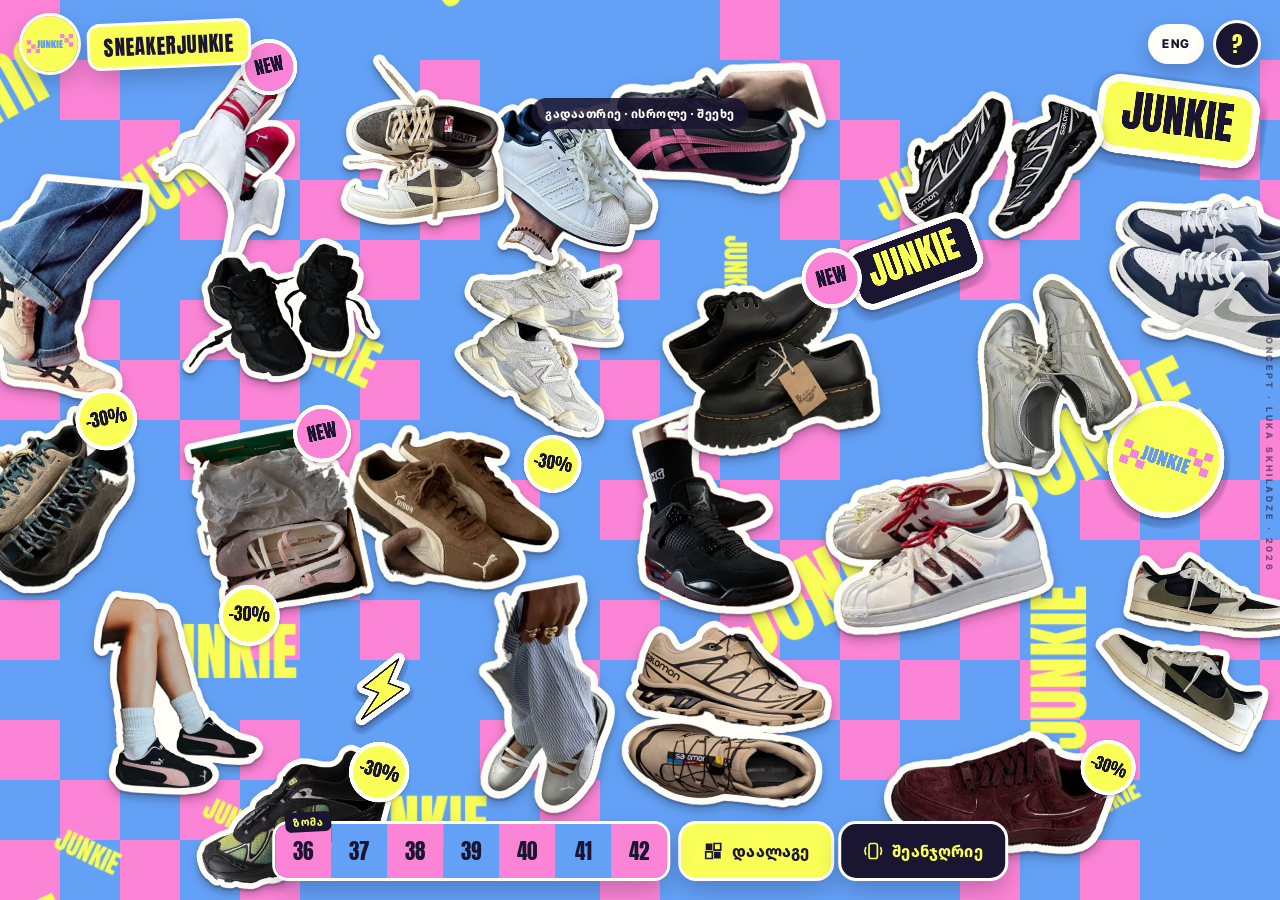
==== index.html @ 5787e2d8 "Sneakerjunkie concept site" ====
<!doctype html>
<html lang="ka">
<head>
<meta charset="utf-8">
<meta name="viewport" content="width=device-width, initial-scale=1, viewport-fit=cover">
<title>SNEAKERJUNKIE</title>
<meta name="description" content="Sneakerjunkie — ამ მაღაზიაში ნელ-ნელა ყველაფერს შეხვდები. მიწოდება საქართველოს ნებისმიერ წერტილში ელვის სისწრაფით.">
<meta name="robots" content="noindex, nofollow">
<meta name="theme-color" content="#63a1f7">
<meta property="og:type" content="website">
<meta property="og:url" content="https://akultange.github.io/sneakerjunkie/">
<meta property="og:title" content="SNEAKERJUNKIE">
<meta property="og:description" content="ამ მაღაზიაში ნელ-ნელა ყველაფერს შეხვდები 🎡 მიწოდება ელვის ⚡ სისწრაფით">
<meta property="og:image" content="https://akultange.github.io/sneakerjunkie/og.jpg">
<meta property="og:image:width" content="1200">
<meta property="og:image:height" content="630">
<meta name="twitter:card" content="summary_large_image">
<link rel="icon" href="assets/brand/junkie-badge.svg" type="image/svg+xml">
<link rel="apple-touch-icon" href="apple-touch-icon.png">
<link rel="preload" href="assets/fonts/anton.woff2" as="font" type="font/woff2" crossorigin>
<link rel="preload" href="assets/fonts/geo-georgian.woff2" as="font" type="font/woff2" crossorigin>
<link rel="preload" href="assets/data/catalog.json" as="fetch" crossorigin>
<link rel="stylesheet" href="src/style.css">
</head>
<body class="is-loading">

<canvas id="board" aria-hidden="true"></canvas>
<div id="board-fallback" aria-hidden="true"><img id="ph" alt=""></div>
<div id="photo-hit" aria-hidden="true"></div>

<section id="sheet" role="dialog" aria-labelledby="sh-model" aria-hidden="true">
  <div class="sh-stk" aria-hidden="true"></div>
  <div class="sh-in">
    <div class="sh-head">
      <p class="sh-brand" id="sh-brand"></p>
      <h2 class="sh-model" id="sh-model"></h2>
      <p class="sh-color" id="sh-color"></p>
    </div>
    <div class="sh-price" id="sh-price"></div>
    <div class="sh-sizes-h"><span data-t="size">ზომა</span><span class="sh-eu">EU</span></div>
    <div class="sh-sizes" id="sh-sizes" role="radiogroup" aria-labelledby="sh-model"></div>
    <div class="sh-cta">
      <button class="sh-nav" id="sh-prev" type="button" aria-label="წინა" data-tl="prev"><svg viewBox="0 0 24 24" width="22" height="22"><path d="M15 5 8 12l7 7" fill="none" stroke="currentColor" stroke-width="2.6" stroke-linecap="round" stroke-linejoin="round"/></svg></button>
      <a class="sh-order" id="sh-order" href="https://m.me/61578929663578" target="_blank" rel="noopener"><span class="o-main" data-t="order">შეუკვეთე</span><span class="o-sub" data-t="orderSub">Messenger-ში</span><svg viewBox="0 0 40 64" width="16" height="25" aria-hidden="true"><path d="M24 2 4 36h14l-6 26 24-38H22z" fill="currentColor"/></svg></a>
      <button class="sh-nav pink" id="sh-next" type="button" aria-label="შემდეგი" data-tl="next"><svg viewBox="0 0 24 24" width="22" height="22"><path d="M9 5l7 7-7 7" fill="none" stroke="currentColor" stroke-width="2.6" stroke-linecap="round" stroke-linejoin="round"/></svg></button>
    </div>
    <p class="sh-note"><span aria-hidden="true">🚤</span> <span data-t="delivery">მიწოდება საქართველოს ნებისმიერ წერტილში ელვის ⚡ სისწრაფით</span></p>
  </div>
</section>

<canvas id="pile" role="img" aria-label="Sneakerjunkie — სნიკერების გროვა"></canvas>

<div id="grid" aria-hidden="true">
  <div id="grid-in"></div>
</div>

<header class="hdr">
  <button class="logo" id="logo" type="button" aria-label="Sneakerjunkie"><img src="assets/brand/junkie-badge.svg" alt="" width="48" height="48"></button>
  <span class="name" id="name">SNEAKERJUNKIE</span>
  <span class="count" id="count" aria-live="polite"></span>
  <span class="sp"></span>
  <button class="pill" id="lang" type="button" lang="en">ENG</button>
  <button class="round" id="info" type="button" aria-label="ჩვენ შესახებ" data-tl="about"><span aria-hidden="true">?</span></button>
  <button class="round" id="close" type="button" aria-label="დახურვა" data-tl="close"><svg viewBox="0 0 24 24" width="18" height="18"><path d="M6 6l12 12M18 6 6 18" stroke="currentColor" stroke-width="2.8" stroke-linecap="round"/></svg></button>
</header>

<nav class="dock" id="dock" aria-label="ფილტრი">
  <div class="sizes" id="sizes" role="group">
    <span class="lbl" data-t="size">ზომა</span>
  </div>
  <div class="acts">
    <button class="btn lemon" id="sort" type="button"><svg viewBox="0 0 24 24" width="20" height="20" aria-hidden="true"><path d="M3 3h8v8H3zM13 13h8v8h-8z" fill="currentColor"/><path d="M13 3h8v8h-8zM3 13h8v8H3z" fill="none" stroke="currentColor" stroke-width="2"/></svg><span data-t="sort">დაალაგე</span></button>
    <button class="btn ink" id="shake" type="button"><svg viewBox="0 0 24 24" width="20" height="20" aria-hidden="true"><rect x="7" y="3" width="10" height="18" rx="2.5" fill="none" stroke="currentColor" stroke-width="2"/><path d="M3 8c-1.3 2.6-1.3 5.4 0 8M21 8c1.3 2.6 1.3 5.4 0 8" fill="none" stroke="currentColor" stroke-width="2" stroke-linecap="round"/></svg><span data-t="shake">შეანჯღრიე</span></button>
  </div>
</nav>

<div id="thumbs"></div>
<div id="peek" aria-hidden="true"></div>
<div id="hint" aria-hidden="true"></div>
<div id="toast" role="status" aria-live="polite"></div>
<p class="edge" aria-hidden="true">CONCEPT · LUKA SKHILADZE · 2026</p>

<div id="about" role="dialog" aria-modal="true" aria-labelledby="about-t" aria-hidden="true">
  <div class="about-card">
    <button class="round about-x" id="about-x" type="button" aria-label="დახურვა" data-tl="close"><svg viewBox="0 0 24 24" width="18" height="18"><path d="M6 6l12 12M18 6 6 18" stroke="currentColor" stroke-width="2.8" stroke-linecap="round"/></svg></button>
    <img class="about-badge" src="assets/brand/junkie-badge.svg" alt="" width="92" height="92">
    <h2 id="about-t">SNEAKERJUNKIE</h2>
    <ul class="bio">
      <li><span aria-hidden="true">🎡</span><span data-t="bio0">ამ მაღაზიაში ნელ-ნელა ყველაფერს შეხვდები</span></li>
      <li><span aria-hidden="true">⛱️</span><span data-t="bio1">ჩვენთან მუდამ ექსკლუზივებია</span></li>
      <li><span aria-hidden="true">🚤</span><span data-t="delivery">მიწოდება საქართველოს ნებისმიერ წერტილში ელვის ⚡ სისწრაფით</span></li>
    </ul>
    <div class="about-cta">
      <a class="btn ink" id="about-msg" href="https://m.me/61578929663578" target="_blank" rel="noopener"><span data-t="write">მოგვწერე</span></a>
      <a class="btn cream" href="https://www.facebook.com/profile.php?id=61578929663578" target="_blank" rel="noopener">Facebook</a>
    </div>
    <p class="demo" data-t="demo">ეს არის Sneakerjunkie-ს საიტის კონცეფცია. ფოტოები მათი Facebook გვერდიდანაა, ფასები და ზომები სადემონსტრაციოა.</p>
    <p class="credit" data-t="credit">კონცეფცია და დიზაინი: Luka Skhiladze</p>
  </div>
</div>

<nav class="sr-only" id="list" aria-label="წყვილები"></nav>

<div id="loader" aria-hidden="true">
  <img src="assets/brand/junkie-badge.svg" alt="" width="112" height="112">
  <div class="ld-bar"><i></i></div>
</div>

<noscript><p class="nojs">Sneakerjunkie — <a href="https://www.facebook.com/profile.php?id=61578929663578">Facebook</a></p></noscript>
<script type="module" src="src/app.js"></script>
</body>
</html>
---- src/style.css ----
@font-face{font-family:Anton;src:url(../assets/fonts/anton.woff2) format("woff2");font-display:block}@font-face{font-family:Geo;src:url(../assets/fonts/geo-georgian.woff2) format("woff2-variations"),url(../assets/fonts/geo-georgian.woff2) format("woff2");font-weight:100 900;font-stretch:62.5% 100%;unicode-range:U+10A0-10FF,U+1C90-1CBF,U+2D00-2D2F;font-display:swap}@font-face{font-family:Geo;src:url(../assets/fonts/geo-latin.woff2) format("woff2-variations"),url(../assets/fonts/geo-latin.woff2) format("woff2");font-weight:100 900;font-stretch:62.5% 100%;unicode-range:U+0000-00FF,U+2013-2014,U+2018-201E,U+2022,U+2026;font-display:swap}@font-face{font-family:Lari;src:url(../assets/fonts/geo-latin-ext.woff2) format("woff2-variations"),url(../assets/fonts/geo-latin-ext.woff2) format("woff2");font-weight:100 900;font-stretch:62.5% 100%;unicode-range:U+20BE;font-display:block}@font-face{font-family:IT;src:url(../assets/fonts/it-500.woff2) format("woff2");font-weight:500;font-display:swap}@font-face{font-family:IT;src:url(../assets/fonts/it-700.woff2) format("woff2");font-weight:700;font-display:swap}@font-face{font-family:IT;src:url(../assets/fonts/it-800.woff2) format("woff2");font-weight:800;font-display:swap}:root{--lemon: #f9ff57;--blue: #63a1f7;--pink: #fb84d6;--ink: #1a1530;--cream: #fffef8;--disp: "Anton", "Lari", "Geo", sans-serif;--ui: "IT", "Lari", "Geo", system-ui, -apple-system, sans-serif;--ease: cubic-bezier(.2, .9, .1, 1);--spring: cubic-bezier(.3, 1.45, .45, 1);--lift: 0 0 0 3px var(--cream), 0 10px 24px rgba(26, 21, 48, .28);--sheet-h: 360px;--top: env(safe-area-inset-top, 0px);--bot: env(safe-area-inset-bottom, 0px)}*{box-sizing:border-box}html,body{margin:0;height:100%;overflow:hidden;overscroll-behavior:none;background:var(--ink)}body{font-family:var(--ui);color:var(--ink);-webkit-font-smoothing:antialiased;-moz-osx-font-smoothing:grayscale;font-synthesis:none;text-rendering:optimizeLegibility;-webkit-tap-highlight-color:transparent;touch-action:manipulation;user-select:none;-webkit-user-select:none;-webkit-touch-callout:none}button{font:inherit;color:inherit;border:0;background:none;padding:0;cursor:pointer;touch-action:manipulation}a{color:inherit}:focus{outline:none}:focus-visible{outline:3px solid var(--ink);outline-offset:3px}.sr-only:not(:focus-within){position:absolute;width:1px;height:1px;overflow:hidden;clip:rect(0 0 0 0);white-space:nowrap}.sr-only:focus-within{position:fixed;z-index:40;left:12px;top:80px;display:flex;flex-direction:column;gap:4px;background:var(--lemon);padding:12px;border-radius:14px;max-height:70vh;overflow:auto}:lang(ka) .geo-h{font-stretch:80%}#board,#pile{position:fixed;inset:0;width:100%;height:100%;display:block}#board{z-index:0}#board-fallback{display:none}#photo-hit{position:fixed;inset:0;z-index:2;display:none;touch-action:none}#sheet{z-index:4}#pile{z-index:5;touch-action:none}#grid{z-index:6}.hdr,.dock,#thumbs,.edge{z-index:8}#peek{z-index:9}#hint,#toast{z-index:12}#about{z-index:20}#loader{z-index:30}.is-product #pile{pointer-events:none}.is-product #photo-hit{display:block}.hdr{position:fixed;top:0;left:0;right:0;display:flex;align-items:center;gap:10px;padding:calc(10px + var(--top)) max(16px,env(safe-area-inset-right,0px)) 8px max(16px,env(safe-area-inset-left,0px));pointer-events:none;transition:transform .7s var(--ease),opacity .4s}.hdr>*{pointer-events:auto}.logo{width:48px;height:48px;border-radius:50%;flex:none;box-shadow:var(--lift);transition:transform .5s var(--spring)}.logo img{display:block;width:100%;height:100%;border-radius:50%}.logo:active{transform:scale(.92) rotate(-8deg)}.name,.count{font:400 17px/1 var(--disp);letter-spacing:.03em;background:var(--lemon);color:var(--ink);padding:9px 11px 8px;border-radius:10px;box-shadow:var(--lift);transform:rotate(-2.5deg);white-space:nowrap}.count{display:none;background:var(--ink);color:var(--lemon);font-size:19px;padding:8px 11px 7px}.count small{font-size:.7em;opacity:.7}.hdr .sp{flex:1}.pill{height:40px;padding:0 14px;border-radius:99px;background:var(--cream);color:var(--ink);font:800 12px/1 var(--ui);letter-spacing:.1em;box-shadow:0 8px 20px #1a153040}.round{width:42px;height:42px;border-radius:50%;flex:none;display:grid;place-items:center;background:var(--ink);color:var(--lemon);font:400 21px/1 var(--disp);box-shadow:var(--lift);transition:transform .4s var(--spring)}.round:active{transform:scale(.9)}#close{display:none;background:var(--cream);color:var(--ink)}.is-product #close{display:grid}.is-product #info,.is-product .name{display:none}.is-product .count{display:block}.dock{position:fixed;left:max(16px,env(safe-area-inset-left,0px));right:max(16px,env(safe-area-inset-right,0px));bottom:calc(12px + var(--bot));display:flex;flex-direction:column;gap:10px;transition:transform .6s var(--ease),opacity .3s}.sizes{position:relative;display:flex;border-radius:13px;box-shadow:var(--lift)}.sizes .lbl{position:absolute;left:10px;top:-12px;z-index:1;font:800 11px/1 var(--ui);font-stretch:85%;letter-spacing:.04em;background:var(--ink);color:var(--lemon);padding:5px 8px 4px;border-radius:6px;transform:rotate(-3deg);pointer-events:none}.sizes button{flex:1;height:46px;position:relative;font:400 19px/1 var(--disp);color:var(--ink);background:var(--pink);transition:background-color .25s,color .25s,transform .35s var(--spring)}.sizes button:nth-of-type(2n){background:var(--blue)}.sizes button:first-of-type{border-radius:13px 0 0 13px}.sizes button:last-of-type{border-radius:0 13px 13px 0}.sizes button[aria-pressed=true]{background:var(--ink);color:var(--lemon);transform:translateY(-3px) rotate(-3deg);border-radius:9px;z-index:1;box-shadow:0 0 0 3px var(--cream)}.sizes button.empty{color:#1a153061}.acts{display:grid;grid-template-columns:1fr 1fr;gap:10px}.btn{height:54px;border-radius:15px;display:flex;align-items:center;justify-content:center;gap:9px;font:800 16px/1 var(--ui);font-stretch:88%;letter-spacing:.01em;box-shadow:var(--lift);text-decoration:none;transition:transform .35s var(--spring)}.btn:active{transform:scale(.96)}.btn.lemon{background:var(--lemon);color:var(--ink)}.btn.ink{background:var(--ink);color:var(--lemon)}.btn.cream{background:var(--cream);color:var(--ink)}.btn svg{flex:none}.hdr>*{transition:opacity .5s,transform .7s var(--spring)}.is-loading .hdr>*{opacity:0;transform:translateY(-14px)}.is-loading .hdr>.logo{transform:none;transition:none}.hdr>:nth-child(2){transition-delay:.05s}.hdr>:nth-child(5){transition-delay:.12s}.hdr>:nth-child(6){transition-delay:.18s}.is-loading .dock{transform:translateY(160%)}.is-product .dock{transform:translateY(170%);pointer-events:none}#grid{position:fixed;inset:0;overflow-x:hidden;overflow-y:auto;overscroll-behavior:contain;-webkit-overflow-scrolling:touch;visibility:hidden;pointer-events:none}.is-grid #grid{visibility:visible;pointer-events:auto}.is-grid.is-product #grid{pointer-events:none}#grid-in{position:relative;transition:opacity .35s}.is-product #grid-in{opacity:0}.slot{position:absolute;display:block;text-decoration:none;-webkit-touch-callout:none}.slot:focus-visible{outline:3px solid var(--ink);outline-offset:-6px;border-radius:18px}.tag{position:absolute;left:10px;bottom:10px;max-width:calc(100% - 20px);background:var(--ink);color:var(--cream);border-radius:10px;padding:7px 9px 6px;box-shadow:0 0 0 2.5px var(--cream),0 8px 18px #1a15304d;transform:translateY(8px) rotate(-2deg);opacity:0;transition:opacity .35s,transform .5s var(--spring)}.is-grid .slot .tag{opacity:1;transform:rotate(-2deg)}.is-product .slot .tag{opacity:0}.tag b{display:block;font:400 14px/1.05 var(--disp);letter-spacing:.03em;text-transform:uppercase;white-space:nowrap;overflow:hidden;text-overflow:ellipsis}.tag span{display:flex;align-items:baseline;gap:6px;margin-top:3px}.tag i{font:400 20px/1 var(--disp);font-style:normal;color:var(--lemon)}.tag s{font:700 11px/1 var(--ui);opacity:.55}.tag em{font:400 12px/1 var(--disp);font-style:normal;background:var(--pink);color:var(--ink);padding:3px 5px 2px;border-radius:5px}.grid-foot{position:absolute;left:12px;right:12px;background:var(--ink);color:var(--cream);border-radius:22px;padding:22px 20px 20px;box-shadow:0 0 0 3px var(--cream)}.grid-foot h3{margin:0 0 10px;font:400 30px/1 var(--disp);color:var(--lemon);letter-spacing:.02em}.grid-foot p{margin:6px 0 0;font:500 14px/1.45 var(--ui)}.grid-foot .demo,.about-card .demo{opacity:.6;font-size:12px;margin-top:14px}#sheet{position:fixed;left:0;right:0;bottom:0;background:var(--lemon);border-radius:26px 26px 0 0;padding:18px max(16px,env(safe-area-inset-right,0px)) calc(14px + var(--bot)) max(16px,env(safe-area-inset-left,0px));box-shadow:0 -2px 0 3px var(--cream),0 -18px 50px #1a15304d;transform:translateY(calc(100% + 40px));transition:transform .6s var(--ease);visibility:hidden}.is-product #sheet{transform:none;visibility:visible}.sh-stk{position:absolute;right:4px;top:-96px;width:50%;height:168px;pointer-events:none}.sh-in{position:relative}.sh-head{padding-right:46%;min-height:66px}.sh-brand{margin:0;font:800 11px/1 var(--ui);letter-spacing:.16em;text-transform:uppercase;opacity:.7}.sh-model{margin:5px 0 0;font:400 38px/.92 var(--disp);letter-spacing:.01em;text-transform:uppercase;overflow:hidden}.sh-model .w{white-space:nowrap}.sh-color{margin:6px 0 0;font:700 14px/1.2 var(--ui);font-stretch:90%}.sh-price{display:flex;align-items:center;gap:10px;margin-top:10px;flex-wrap:wrap}.sh-price b{font:400 42px/1 var(--disp);font-weight:400}.sh-price s{font:700 16px/1 var(--ui);opacity:.5}.sh-price em{font:400 17px/1 var(--disp);font-style:normal;background:var(--pink);padding:6px 8px 5px;border-radius:8px;box-shadow:0 0 0 2.5px var(--cream);transform:rotate(-4deg)}.sh-price .t{font:800 11px/1 var(--ui);letter-spacing:.08em;text-transform:uppercase;background:var(--ink);color:var(--lemon);padding:6px 8px 5px;border-radius:7px}.sh-sizes-h{display:flex;justify-content:space-between;margin:14px 2px 6px;font:800 12px/1 var(--ui);letter-spacing:.06em}.sh-eu{opacity:.5}.sh-sizes{display:grid;grid-auto-flow:column;grid-auto-columns:1fr;border-radius:12px;box-shadow:inset 0 0 0 2.5px var(--ink);overflow:hidden}.sh-sizes button{height:46px;font:400 19px/1 var(--disp);color:var(--ink);background:var(--pink);box-shadow:inset 0 0 0 1.25px var(--ink);transition:background-color .2s,color .2s}.sh-sizes button:nth-child(2n){background:var(--blue)}.sh-sizes button[aria-checked=true]{background:var(--ink);color:var(--lemon)}.sh-sizes button:disabled{cursor:not-allowed;color:#1a153059;text-decoration:line-through;background:repeating-linear-gradient(135deg,rgba(26,21,48,.13) 0 3px,transparent 3px 8px),#e9eefb}.sh-sizes.nudge{animation:nudge .5s}@keyframes nudge{20%,60%{transform:translate(-7px)}40%,80%{transform:translate(7px)}}.sh-cta{display:flex;gap:8px;margin-top:12px}.sh-order{flex:1;height:58px;border-radius:15px;text-decoration:none;display:flex;align-items:center;justify-content:center;gap:10px;background:var(--ink);color:var(--lemon);transition:transform .35s var(--spring)}.sh-order:active{transform:scale(.97)}.o-main{font:800 18px/1 var(--ui);font-stretch:85%}.o-sub{font:700 11px/1 var(--ui);opacity:.65;letter-spacing:.02em}.sh-nav{width:58px;height:58px;border-radius:15px;flex:none;display:grid;place-items:center;background:var(--cream);color:var(--ink);box-shadow:inset 0 0 0 2.5px var(--ink);transition:transform .35s var(--spring)}.sh-nav.pink{background:var(--pink)}.sh-nav:active{transform:scale(.92)}.sh-note{margin:12px 2px 0;font:700 12px/1.35 var(--ui);font-stretch:90%;opacity:.8}#thumbs{position:fixed;left:max(16px,env(safe-area-inset-left,0px));bottom:calc(var(--sheet-h) + 14px);display:flex;gap:8px;opacity:0;pointer-events:none;transition:opacity .3s}.is-product #thumbs{opacity:1;pointer-events:auto;transition-delay:.35s}.th{width:50px;height:50px;border-radius:12px;background-size:cover;background-position:center;box-shadow:0 0 0 3px var(--cream),0 6px 14px #1a15304d;transition:transform .35s var(--spring)}.th.on{box-shadow:0 0 0 3px var(--lemon),0 0 0 6px var(--ink),0 6px 14px #1a15304d;transform:rotate(-4deg)}#peek{position:fixed;left:0;top:0;pointer-events:none;background:var(--ink);color:var(--cream);padding:9px 11px 8px;border-radius:12px;box-shadow:0 0 0 2.5px var(--cream),0 12px 26px #1a153059;opacity:0;transition:opacity .18s;white-space:nowrap}#peek.on{opacity:1}#peek b{display:block;font:400 15px/1 var(--disp);letter-spacing:.03em;text-transform:uppercase}#peek span{display:flex;align-items:baseline;gap:6px;margin-top:4px}#peek i{font:400 22px/1 var(--disp);font-style:normal;color:var(--lemon)}#peek s{font:700 11px/1 var(--ui);opacity:.55}#peek small{font:700 10px/1 var(--ui);letter-spacing:.06em;opacity:.7;margin-left:2px}#hint,#toast{position:fixed;left:50%;top:calc(74px + var(--top));transform:translate(-50%,-8px);opacity:0;padding:10px 14px 9px;border-radius:99px;font:800 12px/1 var(--ui);font-stretch:90%;letter-spacing:.04em;white-space:nowrap;pointer-events:none;transition:opacity .3s,transform .5s var(--spring)}#hint{background:#1a1530db;color:var(--cream)}#toast{background:var(--ink);color:var(--lemon);box-shadow:0 0 0 2.5px var(--cream),0 12px 26px #1a15304d}#hint.on,#toast.on{opacity:1;transform:translate(-50%)}.edge{position:fixed;right:2px;top:50%;margin:0;transform:translateY(-50%);writing-mode:vertical-rl;font:800 8.5px/1 var(--ui);letter-spacing:.32em;color:#1a15308c;pointer-events:none}.is-loading .edge{opacity:0}#about{position:fixed;inset:0;display:flex;align-items:flex-end;justify-content:center;background:#1a153080;opacity:0;visibility:hidden;transition:opacity .35s,visibility 0s .35s}.is-about #about{opacity:1;visibility:visible;transition:opacity .35s}.about-card{position:relative;width:100%;max-width:520px;background:var(--lemon);border-radius:28px 28px 0 0;padding:26px 22px calc(22px + var(--bot));box-shadow:0 -2px 0 3px var(--cream);transform:translateY(105%);transition:transform .6s var(--ease);user-select:text;-webkit-user-select:text}.is-about .about-card{transform:none}.about-x{position:absolute;right:16px;top:16px}.about-badge{display:block;width:92px;height:92px;border-radius:50%;box-shadow:var(--lift);transform:rotate(-8deg)}.about-card h2{margin:18px 0 10px;font:400 46px/.9 var(--disp);letter-spacing:.01em}.bio{list-style:none;margin:0;padding:0;display:grid;gap:8px}.bio li{display:flex;gap:10px;align-items:baseline;font:700 16px/1.35 var(--ui);font-stretch:92%}.about-cta{display:grid;grid-template-columns:1fr 1fr;gap:10px;margin-top:20px}.credit{margin:6px 0 0;font:800 12px/1.3 var(--ui);letter-spacing:.02em}#loader{position:fixed;inset:0;background:var(--ink);display:flex;flex-direction:column;align-items:center;justify-content:center;gap:24px;transition:opacity .5s .1s,visibility 0s .6s}#loader img{width:112px;height:112px;border-radius:50%;animation:bob 1.1s var(--ease) infinite alternate}#loader.fly{background:transparent;transition:background-color .45s}#loader.fly .ld-bar{opacity:0;transition:opacity .2s}.ld-bar{width:132px;height:4px;border-radius:2px;background:#fffef824;overflow:hidden}.ld-bar i{display:block;height:100%;width:0;background:var(--lemon);transition:width .25s}#loader.done{display:none}@keyframes bob{0%{transform:translateY(-6px) rotate(-6deg)}to{transform:translateY(6px) rotate(6deg)}}.no-gl #board{display:none}.no-gl #board-fallback{display:block;position:fixed;inset:0;z-index:0;background-color:var(--blue);background-image:conic-gradient(var(--pink) 25%,transparent 0 50%,var(--pink) 0 75%,transparent 0);background-size:96px 96px}#ph{position:absolute;inset:0;width:100%;height:100%;object-fit:cover;opacity:0;transition:opacity .4s}.no-gl.is-product #ph{opacity:1}.nojs{position:fixed;inset:0;display:grid;place-items:center;color:var(--lemon);font:400 28px var(--disp)}@media (min-width: 760px){.hdr{padding:calc(16px + var(--top)) max(22px,env(safe-area-inset-right,0px)) 10px max(22px,env(safe-area-inset-left,0px));gap:12px}.logo{width:56px;height:56px}.name,.count{font-size:21px;padding:11px 14px 9px}.dock{left:50%;right:auto;bottom:calc(22px + var(--bot));transform:translate(-50%);flex-direction:row;align-items:center;gap:14px}.is-loading .dock,.is-product .dock{transform:translate(-50%,180%)}.sizes button{width:56px;height:54px;flex:none;font-size:21px}.acts{grid-template-columns:auto auto}.btn{padding:0 22px}.sizes button:hover:not([aria-pressed=true]){transform:translateY(-3px)}.btn:hover,.round:hover,.sh-nav:hover,.sh-order:hover{transform:translateY(-2px)}#sheet{left:auto;right:24px;top:calc(96px + var(--top));bottom:auto;width:430px;max-height:calc(100% - 120px - var(--top));border-radius:28px;padding:0 24px 22px;box-shadow:0 0 0 3px var(--cream),0 30px 70px #1a153059;transform:translate(calc(100% + 60px));display:flex;flex-direction:column;overflow:hidden auto}.sh-stk{position:relative;right:auto;top:auto;width:100%;height:clamp(170px,30vh,270px);flex:none}.sh-head{padding-right:0;min-height:0}.sh-model,.sh-price b{font-size:50px}#thumbs{left:28px;bottom:28px}.th{width:64px;height:64px}#hint,#toast{top:calc(98px + var(--top))}.grid-foot{left:50%;right:auto;width:min(640px,calc(100% - 48px));transform:translate(-50%)}#about{align-items:center}.about-card{border-radius:28px;box-shadow:0 0 0 3px var(--cream),0 30px 70px #1a153059;transform:translateY(40px) scale(.96);opacity:0;transition:transform .6s var(--ease),opacity .3s}.is-about .about-card{opacity:1}.edge{right:6px;font-size:9px}}@media (max-width: 359px){.name{display:none}.sizes button{font-size:17px}.btn{font-size:14px}.sh-model{font-size:32px}}@media (prefers-reduced-motion: reduce){*,*:before,*:after{transition-duration:.01ms!important;animation-duration:.01ms!important}}
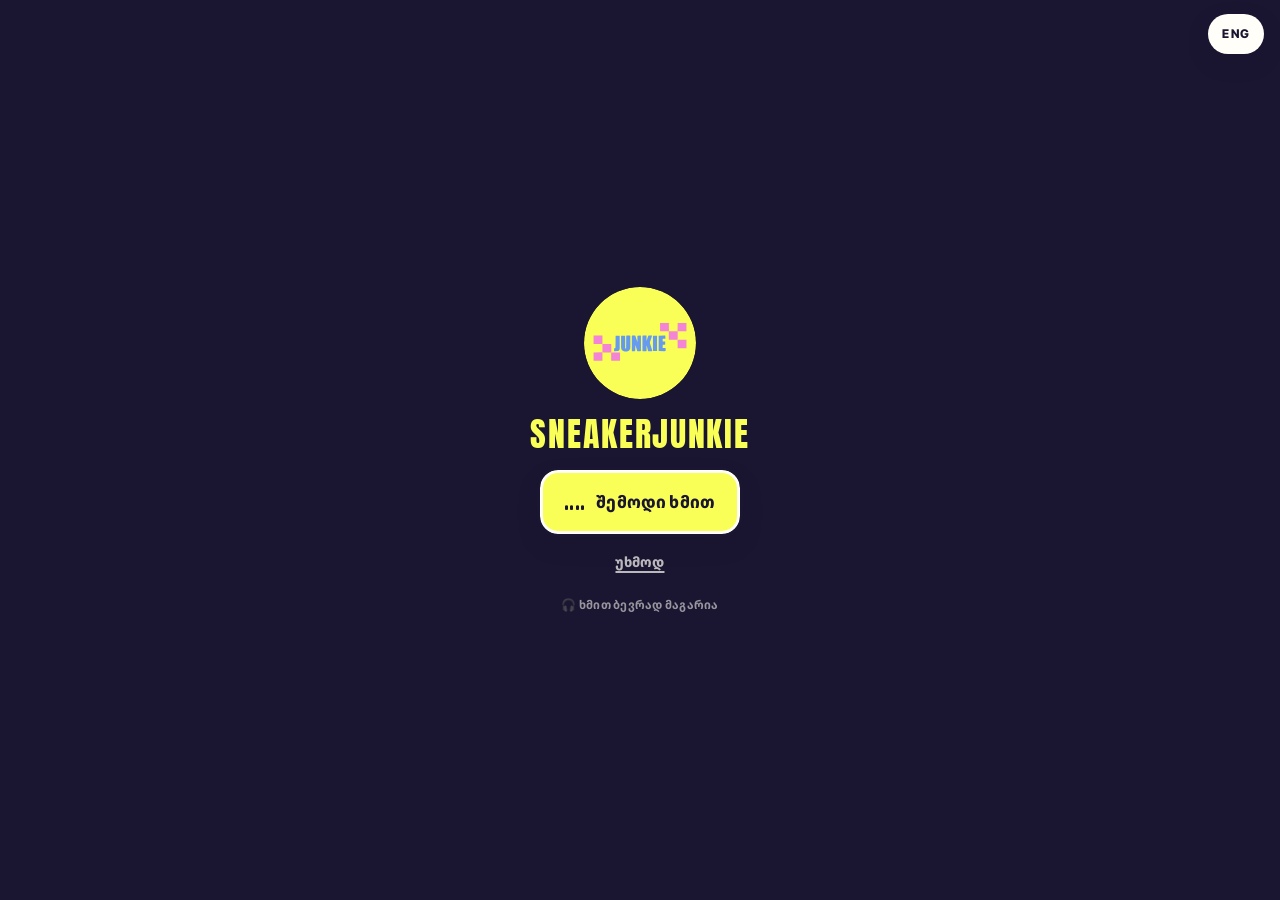
==== commit e1819e8e: "Add sound design, a tune-in entry and browser bars that match each view" ====
--- a/index.html
+++ b/index.html
@@ -6,7 +6,7 @@
 <title>SNEAKERJUNKIE</title>
 <meta name="description" content="Sneakerjunkie — ამ მაღაზიაში ნელ-ნელა ყველაფერს შეხვდები. მიწოდება საქართველოს ნებისმიერ წერტილში ელვის სისწრაფით.">
 <meta name="robots" content="noindex, nofollow">
-<meta name="theme-color" content="#63a1f7">
+<meta name="theme-color" content="#1a1530">
 <meta property="og:type" content="website">
 <meta property="og:url" content="https://akultange.github.io/sneakerjunkie/">
 <meta property="og:title" content="SNEAKERJUNKIE">
@@ -59,6 +59,7 @@
   <span class="name" id="name">SNEAKERJUNKIE</span>
   <span class="count" id="count" aria-live="polite"></span>
   <span class="sp"></span>
+  <button class="round snd" id="snd" type="button" aria-pressed="false" aria-label="ხმა" data-tl="sound"><span class="eqi" aria-hidden="true"><i></i><i></i><i></i><i></i></span></button>
   <button class="pill" id="lang" type="button" lang="en">ENG</button>
   <button class="round" id="info" type="button" aria-label="ჩვენ შესახებ" data-tl="about"><span aria-hidden="true">?</span></button>
   <button class="round" id="close" type="button" aria-label="დახურვა" data-tl="close"><svg viewBox="0 0 24 24" width="18" height="18"><path d="M6 6l12 12M18 6 6 18" stroke="currentColor" stroke-width="2.8" stroke-linecap="round"/></svg></button>
@@ -101,10 +102,20 @@
 
 <nav class="sr-only" id="list" aria-label="წყვილები"></nav>
 
-<div id="loader" aria-hidden="true">
+<div id="loader">
   <img src="assets/brand/junkie-badge.svg" alt="" width="112" height="112">
-  <div class="ld-bar"><i></i></div>
+  <div class="ld-bar" aria-hidden="true"><i></i></div>
+  <div class="gate" id="gate">
+    <p class="gate-name">SNEAKERJUNKIE</p>
+    <button class="btn lemon gate-on" id="enter-on" type="button"><span class="eqi" aria-hidden="true"><i></i><i></i><i></i><i></i></span><span data-t="enterOn">შემოდი ხმით</span></button>
+    <button class="gate-off" id="enter-off" type="button" data-t="enterOff">უხმოდ</button>
+    <p class="gate-cap"><span aria-hidden="true">🎧</span> <span data-t="enterCap">ხმით ბევრად მაგარია</span></p>
+  </div>
+  <button class="pill ld-lang" id="ld-lang" type="button" lang="en">ENG</button>
 </div>
+
+<i class="tint" id="tint-top" aria-hidden="true"></i>
+<i class="tint" id="tint-bot" aria-hidden="true"></i>
 
 <noscript><p class="nojs">Sneakerjunkie — <a href="https://www.facebook.com/profile.php?id=61578929663578">Facebook</a></p></noscript>
 <script type="module" src="src/app.js"></script>
--- a/src/style.css
+++ b/src/style.css
@@ -1 +1 @@
-@font-face{font-family:Anton;src:url(../assets/fonts/anton.woff2) format("woff2");font-display:block}@font-face{font-family:Geo;src:url(../assets/fonts/geo-georgian.woff2) format("woff2-variations"),url(../assets/fonts/geo-georgian.woff2) format("woff2");font-weight:100 900;font-stretch:62.5% 100%;unicode-range:U+10A0-10FF,U+1C90-1CBF,U+2D00-2D2F;font-display:swap}@font-face{font-family:Geo;src:url(../assets/fonts/geo-latin.woff2) format("woff2-variations"),url(../assets/fonts/geo-latin.woff2) format("woff2");font-weight:100 900;font-stretch:62.5% 100%;unicode-range:U+0000-00FF,U+2013-2014,U+2018-201E,U+2022,U+2026;font-display:swap}@font-face{font-family:Lari;src:url(../assets/fonts/geo-latin-ext.woff2) format("woff2-variations"),url(../assets/fonts/geo-latin-ext.woff2) format("woff2");font-weight:100 900;font-stretch:62.5% 100%;unicode-range:U+20BE;font-display:block}@font-face{font-family:IT;src:url(../assets/fonts/it-500.woff2) format("woff2");font-weight:500;font-display:swap}@font-face{font-family:IT;src:url(../assets/fonts/it-700.woff2) format("woff2");font-weight:700;font-display:swap}@font-face{font-family:IT;src:url(../assets/fonts/it-800.woff2) format("woff2");font-weight:800;font-display:swap}:root{--lemon: #f9ff57;--blue: #63a1f7;--pink: #fb84d6;--ink: #1a1530;--cream: #fffef8;--disp: "Anton", "Lari", "Geo", sans-serif;--ui: "IT", "Lari", "Geo", system-ui, -apple-system, sans-serif;--ease: cubic-bezier(.2, .9, .1, 1);--spring: cubic-bezier(.3, 1.45, .45, 1);--lift: 0 0 0 3px var(--cream), 0 10px 24px rgba(26, 21, 48, .28);--sheet-h: 360px;--top: env(safe-area-inset-top, 0px);--bot: env(safe-area-inset-bottom, 0px)}*{box-sizing:border-box}html,body{margin:0;height:100%;overflow:hidden;overscroll-behavior:none;background:var(--ink)}body{font-family:var(--ui);color:var(--ink);-webkit-font-smoothing:antialiased;-moz-osx-font-smoothing:grayscale;font-synthesis:none;text-rendering:optimizeLegibility;-webkit-tap-highlight-color:transparent;touch-action:manipulation;user-select:none;-webkit-user-select:none;-webkit-touch-callout:none}button{font:inherit;color:inherit;border:0;background:none;padding:0;cursor:pointer;touch-action:manipulation}a{color:inherit}:focus{outline:none}:focus-visible{outline:3px solid var(--ink);outline-offset:3px}.sr-only:not(:focus-within){position:absolute;width:1px;height:1px;overflow:hidden;clip:rect(0 0 0 0);white-space:nowrap}.sr-only:focus-within{position:fixed;z-index:40;left:12px;top:80px;display:flex;flex-direction:column;gap:4px;background:var(--lemon);padding:12px;border-radius:14px;max-height:70vh;overflow:auto}:lang(ka) .geo-h{font-stretch:80%}#board,#pile{position:fixed;inset:0;width:100%;height:100%;display:block}#board{z-index:0}#board-fallback{display:none}#photo-hit{position:fixed;inset:0;z-index:2;display:none;touch-action:none}#sheet{z-index:4}#pile{z-index:5;touch-action:none}#grid{z-index:6}.hdr,.dock,#thumbs,.edge{z-index:8}#peek{z-index:9}#hint,#toast{z-index:12}#about{z-index:20}#loader{z-index:30}.is-product #pile{pointer-events:none}.is-product #photo-hit{display:block}.hdr{position:fixed;top:0;left:0;right:0;display:flex;align-items:center;gap:10px;padding:calc(10px + var(--top)) max(16px,env(safe-area-inset-right,0px)) 8px max(16px,env(safe-area-inset-left,0px));pointer-events:none;transition:transform .7s var(--ease),opacity .4s}.hdr>*{pointer-events:auto}.logo{width:48px;height:48px;border-radius:50%;flex:none;box-shadow:var(--lift);transition:transform .5s var(--spring)}.logo img{display:block;width:100%;height:100%;border-radius:50%}.logo:active{transform:scale(.92) rotate(-8deg)}.name,.count{font:400 17px/1 var(--disp);letter-spacing:.03em;background:var(--lemon);color:var(--ink);padding:9px 11px 8px;border-radius:10px;box-shadow:var(--lift);transform:rotate(-2.5deg);white-space:nowrap}.count{display:none;background:var(--ink);color:var(--lemon);font-size:19px;padding:8px 11px 7px}.count small{font-size:.7em;opacity:.7}.hdr .sp{flex:1}.pill{height:40px;padding:0 14px;border-radius:99px;background:var(--cream);color:var(--ink);font:800 12px/1 var(--ui);letter-spacing:.1em;box-shadow:0 8px 20px #1a153040}.round{width:42px;height:42px;border-radius:50%;flex:none;display:grid;place-items:center;background:var(--ink);color:var(--lemon);font:400 21px/1 var(--disp);box-shadow:var(--lift);transition:transform .4s var(--spring)}.round:active{transform:scale(.9)}#close{display:none;background:var(--cream);color:var(--ink)}.is-product #close{display:grid}.is-product #info,.is-product .name{display:none}.is-product .count{display:block}.dock{position:fixed;left:max(16px,env(safe-area-inset-left,0px));right:max(16px,env(safe-area-inset-right,0px));bottom:calc(12px + var(--bot));display:flex;flex-direction:column;gap:10px;transition:transform .6s var(--ease),opacity .3s}.sizes{position:relative;display:flex;border-radius:13px;box-shadow:var(--lift)}.sizes .lbl{position:absolute;left:10px;top:-12px;z-index:1;font:800 11px/1 var(--ui);font-stretch:85%;letter-spacing:.04em;background:var(--ink);color:var(--lemon);padding:5px 8px 4px;border-radius:6px;transform:rotate(-3deg);pointer-events:none}.sizes button{flex:1;height:46px;position:relative;font:400 19px/1 var(--disp);color:var(--ink);background:var(--pink);transition:background-color .25s,color .25s,transform .35s var(--spring)}.sizes button:nth-of-type(2n){background:var(--blue)}.sizes button:first-of-type{border-radius:13px 0 0 13px}.sizes button:last-of-type{border-radius:0 13px 13px 0}.sizes button[aria-pressed=true]{background:var(--ink);color:var(--lemon);transform:translateY(-3px) rotate(-3deg);border-radius:9px;z-index:1;box-shadow:0 0 0 3px var(--cream)}.sizes button.empty{color:#1a153061}.acts{display:grid;grid-template-columns:1fr 1fr;gap:10px}.btn{height:54px;border-radius:15px;display:flex;align-items:center;justify-content:center;gap:9px;font:800 16px/1 var(--ui);font-stretch:88%;letter-spacing:.01em;box-shadow:var(--lift);text-decoration:none;transition:transform .35s var(--spring)}.btn:active{transform:scale(.96)}.btn.lemon{background:var(--lemon);color:var(--ink)}.btn.ink{background:var(--ink);color:var(--lemon)}.btn.cream{background:var(--cream);color:var(--ink)}.btn svg{flex:none}.hdr>*{transition:opacity .5s,transform .7s var(--spring)}.is-loading .hdr>*{opacity:0;transform:translateY(-14px)}.is-loading .hdr>.logo{transform:none;transition:none}.hdr>:nth-child(2){transition-delay:.05s}.hdr>:nth-child(5){transition-delay:.12s}.hdr>:nth-child(6){transition-delay:.18s}.is-loading .dock{transform:translateY(160%)}.is-product .dock{transform:translateY(170%);pointer-events:none}#grid{position:fixed;inset:0;overflow-x:hidden;overflow-y:auto;overscroll-behavior:contain;-webkit-overflow-scrolling:touch;visibility:hidden;pointer-events:none}.is-grid #grid{visibility:visible;pointer-events:auto}.is-grid.is-product #grid{pointer-events:none}#grid-in{position:relative;transition:opacity .35s}.is-product #grid-in{opacity:0}.slot{position:absolute;display:block;text-decoration:none;-webkit-touch-callout:none}.slot:focus-visible{outline:3px solid var(--ink);outline-offset:-6px;border-radius:18px}.tag{position:absolute;left:10px;bottom:10px;max-width:calc(100% - 20px);background:var(--ink);color:var(--cream);border-radius:10px;padding:7px 9px 6px;box-shadow:0 0 0 2.5px var(--cream),0 8px 18px #1a15304d;transform:translateY(8px) rotate(-2deg);opacity:0;transition:opacity .35s,transform .5s var(--spring)}.is-grid .slot .tag{opacity:1;transform:rotate(-2deg)}.is-product .slot .tag{opacity:0}.tag b{display:block;font:400 14px/1.05 var(--disp);letter-spacing:.03em;text-transform:uppercase;white-space:nowrap;overflow:hidden;text-overflow:ellipsis}.tag span{display:flex;align-items:baseline;gap:6px;margin-top:3px}.tag i{font:400 20px/1 var(--disp);font-style:normal;color:var(--lemon)}.tag s{font:700 11px/1 var(--ui);opacity:.55}.tag em{font:400 12px/1 var(--disp);font-style:normal;background:var(--pink);color:var(--ink);padding:3px 5px 2px;border-radius:5px}.grid-foot{position:absolute;left:12px;right:12px;background:var(--ink);color:var(--cream);border-radius:22px;padding:22px 20px 20px;box-shadow:0 0 0 3px var(--cream)}.grid-foot h3{margin:0 0 10px;font:400 30px/1 var(--disp);color:var(--lemon);letter-spacing:.02em}.grid-foot p{margin:6px 0 0;font:500 14px/1.45 var(--ui)}.grid-foot .demo,.about-card .demo{opacity:.6;font-size:12px;margin-top:14px}#sheet{position:fixed;left:0;right:0;bottom:0;background:var(--lemon);border-radius:26px 26px 0 0;padding:18px max(16px,env(safe-area-inset-right,0px)) calc(14px + var(--bot)) max(16px,env(safe-area-inset-left,0px));box-shadow:0 -2px 0 3px var(--cream),0 -18px 50px #1a15304d;transform:translateY(calc(100% + 40px));transition:transform .6s var(--ease);visibility:hidden}.is-product #sheet{transform:none;visibility:visible}.sh-stk{position:absolute;right:4px;top:-96px;width:50%;height:168px;pointer-events:none}.sh-in{position:relative}.sh-head{padding-right:46%;min-height:66px}.sh-brand{margin:0;font:800 11px/1 var(--ui);letter-spacing:.16em;text-transform:uppercase;opacity:.7}.sh-model{margin:5px 0 0;font:400 38px/.92 var(--disp);letter-spacing:.01em;text-transform:uppercase;overflow:hidden}.sh-model .w{white-space:nowrap}.sh-color{margin:6px 0 0;font:700 14px/1.2 var(--ui);font-stretch:90%}.sh-price{display:flex;align-items:center;gap:10px;margin-top:10px;flex-wrap:wrap}.sh-price b{font:400 42px/1 var(--disp);font-weight:400}.sh-price s{font:700 16px/1 var(--ui);opacity:.5}.sh-price em{font:400 17px/1 var(--disp);font-style:normal;background:var(--pink);padding:6px 8px 5px;border-radius:8px;box-shadow:0 0 0 2.5px var(--cream);transform:rotate(-4deg)}.sh-price .t{font:800 11px/1 var(--ui);letter-spacing:.08em;text-transform:uppercase;background:var(--ink);color:var(--lemon);padding:6px 8px 5px;border-radius:7px}.sh-sizes-h{display:flex;justify-content:space-between;margin:14px 2px 6px;font:800 12px/1 var(--ui);letter-spacing:.06em}.sh-eu{opacity:.5}.sh-sizes{display:grid;grid-auto-flow:column;grid-auto-columns:1fr;border-radius:12px;box-shadow:inset 0 0 0 2.5px var(--ink);overflow:hidden}.sh-sizes button{height:46px;font:400 19px/1 var(--disp);color:var(--ink);background:var(--pink);box-shadow:inset 0 0 0 1.25px var(--ink);transition:background-color .2s,color .2s}.sh-sizes button:nth-child(2n){background:var(--blue)}.sh-sizes button[aria-checked=true]{background:var(--ink);color:var(--lemon)}.sh-sizes button:disabled{cursor:not-allowed;color:#1a153059;text-decoration:line-through;background:repeating-linear-gradient(135deg,rgba(26,21,48,.13) 0 3px,transparent 3px 8px),#e9eefb}.sh-sizes.nudge{animation:nudge .5s}@keyframes nudge{20%,60%{transform:translate(-7px)}40%,80%{transform:translate(7px)}}.sh-cta{display:flex;gap:8px;margin-top:12px}.sh-order{flex:1;height:58px;border-radius:15px;text-decoration:none;display:flex;align-items:center;justify-content:center;gap:10px;background:var(--ink);color:var(--lemon);transition:transform .35s var(--spring)}.sh-order:active{transform:scale(.97)}.o-main{font:800 18px/1 var(--ui);font-stretch:85%}.o-sub{font:700 11px/1 var(--ui);opacity:.65;letter-spacing:.02em}.sh-nav{width:58px;height:58px;border-radius:15px;flex:none;display:grid;place-items:center;background:var(--cream);color:var(--ink);box-shadow:inset 0 0 0 2.5px var(--ink);transition:transform .35s var(--spring)}.sh-nav.pink{background:var(--pink)}.sh-nav:active{transform:scale(.92)}.sh-note{margin:12px 2px 0;font:700 12px/1.35 var(--ui);font-stretch:90%;opacity:.8}#thumbs{position:fixed;left:max(16px,env(safe-area-inset-left,0px));bottom:calc(var(--sheet-h) + 14px);display:flex;gap:8px;opacity:0;pointer-events:none;transition:opacity .3s}.is-product #thumbs{opacity:1;pointer-events:auto;transition-delay:.35s}.th{width:50px;height:50px;border-radius:12px;background-size:cover;background-position:center;box-shadow:0 0 0 3px var(--cream),0 6px 14px #1a15304d;transition:transform .35s var(--spring)}.th.on{box-shadow:0 0 0 3px var(--lemon),0 0 0 6px var(--ink),0 6px 14px #1a15304d;transform:rotate(-4deg)}#peek{position:fixed;left:0;top:0;pointer-events:none;background:var(--ink);color:var(--cream);padding:9px 11px 8px;border-radius:12px;box-shadow:0 0 0 2.5px var(--cream),0 12px 26px #1a153059;opacity:0;transition:opacity .18s;white-space:nowrap}#peek.on{opacity:1}#peek b{display:block;font:400 15px/1 var(--disp);letter-spacing:.03em;text-transform:uppercase}#peek span{display:flex;align-items:baseline;gap:6px;margin-top:4px}#peek i{font:400 22px/1 var(--disp);font-style:normal;color:var(--lemon)}#peek s{font:700 11px/1 var(--ui);opacity:.55}#peek small{font:700 10px/1 var(--ui);letter-spacing:.06em;opacity:.7;margin-left:2px}#hint,#toast{position:fixed;left:50%;top:calc(74px + var(--top));transform:translate(-50%,-8px);opacity:0;padding:10px 14px 9px;border-radius:99px;font:800 12px/1 var(--ui);font-stretch:90%;letter-spacing:.04em;white-space:nowrap;pointer-events:none;transition:opacity .3s,transform .5s var(--spring)}#hint{background:#1a1530db;color:var(--cream)}#toast{background:var(--ink);color:var(--lemon);box-shadow:0 0 0 2.5px var(--cream),0 12px 26px #1a15304d}#hint.on,#toast.on{opacity:1;transform:translate(-50%)}.edge{position:fixed;right:2px;top:50%;margin:0;transform:translateY(-50%);writing-mode:vertical-rl;font:800 8.5px/1 var(--ui);letter-spacing:.32em;color:#1a15308c;pointer-events:none}.is-loading .edge{opacity:0}#about{position:fixed;inset:0;display:flex;align-items:flex-end;justify-content:center;background:#1a153080;opacity:0;visibility:hidden;transition:opacity .35s,visibility 0s .35s}.is-about #about{opacity:1;visibility:visible;transition:opacity .35s}.about-card{position:relative;width:100%;max-width:520px;background:var(--lemon);border-radius:28px 28px 0 0;padding:26px 22px calc(22px + var(--bot));box-shadow:0 -2px 0 3px var(--cream);transform:translateY(105%);transition:transform .6s var(--ease);user-select:text;-webkit-user-select:text}.is-about .about-card{transform:none}.about-x{position:absolute;right:16px;top:16px}.about-badge{display:block;width:92px;height:92px;border-radius:50%;box-shadow:var(--lift);transform:rotate(-8deg)}.about-card h2{margin:18px 0 10px;font:400 46px/.9 var(--disp);letter-spacing:.01em}.bio{list-style:none;margin:0;padding:0;display:grid;gap:8px}.bio li{display:flex;gap:10px;align-items:baseline;font:700 16px/1.35 var(--ui);font-stretch:92%}.about-cta{display:grid;grid-template-columns:1fr 1fr;gap:10px;margin-top:20px}.credit{margin:6px 0 0;font:800 12px/1.3 var(--ui);letter-spacing:.02em}#loader{position:fixed;inset:0;background:var(--ink);display:flex;flex-direction:column;align-items:center;justify-content:center;gap:24px;transition:opacity .5s .1s,visibility 0s .6s}#loader img{width:112px;height:112px;border-radius:50%;animation:bob 1.1s var(--ease) infinite alternate}#loader.fly{background:transparent;transition:background-color .45s}#loader.fly .ld-bar{opacity:0;transition:opacity .2s}.ld-bar{width:132px;height:4px;border-radius:2px;background:#fffef824;overflow:hidden}.ld-bar i{display:block;height:100%;width:0;background:var(--lemon);transition:width .25s}#loader.done{display:none}@keyframes bob{0%{transform:translateY(-6px) rotate(-6deg)}to{transform:translateY(6px) rotate(6deg)}}.no-gl #board{display:none}.no-gl #board-fallback{display:block;position:fixed;inset:0;z-index:0;background-color:var(--blue);background-image:conic-gradient(var(--pink) 25%,transparent 0 50%,var(--pink) 0 75%,transparent 0);background-size:96px 96px}#ph{position:absolute;inset:0;width:100%;height:100%;object-fit:cover;opacity:0;transition:opacity .4s}.no-gl.is-product #ph{opacity:1}.nojs{position:fixed;inset:0;display:grid;place-items:center;color:var(--lemon);font:400 28px var(--disp)}@media (min-width: 760px){.hdr{padding:calc(16px + var(--top)) max(22px,env(safe-area-inset-right,0px)) 10px max(22px,env(safe-area-inset-left,0px));gap:12px}.logo{width:56px;height:56px}.name,.count{font-size:21px;padding:11px 14px 9px}.dock{left:50%;right:auto;bottom:calc(22px + var(--bot));transform:translate(-50%);flex-direction:row;align-items:center;gap:14px}.is-loading .dock,.is-product .dock{transform:translate(-50%,180%)}.sizes button{width:56px;height:54px;flex:none;font-size:21px}.acts{grid-template-columns:auto auto}.btn{padding:0 22px}.sizes button:hover:not([aria-pressed=true]){transform:translateY(-3px)}.btn:hover,.round:hover,.sh-nav:hover,.sh-order:hover{transform:translateY(-2px)}#sheet{left:auto;right:24px;top:calc(96px + var(--top));bottom:auto;width:430px;max-height:calc(100% - 120px - var(--top));border-radius:28px;padding:0 24px 22px;box-shadow:0 0 0 3px var(--cream),0 30px 70px #1a153059;transform:translate(calc(100% + 60px));display:flex;flex-direction:column;overflow:hidden auto}.sh-stk{position:relative;right:auto;top:auto;width:100%;height:clamp(170px,30vh,270px);flex:none}.sh-head{padding-right:0;min-height:0}.sh-model,.sh-price b{font-size:50px}#thumbs{left:28px;bottom:28px}.th{width:64px;height:64px}#hint,#toast{top:calc(98px + var(--top))}.grid-foot{left:50%;right:auto;width:min(640px,calc(100% - 48px));transform:translate(-50%)}#about{align-items:center}.about-card{border-radius:28px;box-shadow:0 0 0 3px var(--cream),0 30px 70px #1a153059;transform:translateY(40px) scale(.96);opacity:0;transition:transform .6s var(--ease),opacity .3s}.is-about .about-card{opacity:1}.edge{right:6px;font-size:9px}}@media (max-width: 359px){.name{display:none}.sizes button{font-size:17px}.btn{font-size:14px}.sh-model{font-size:32px}}@media (prefers-reduced-motion: reduce){*,*:before,*:after{transition-duration:.01ms!important;animation-duration:.01ms!important}}
+@font-face{font-family:Anton;src:url(../assets/fonts/anton.woff2) format("woff2");font-display:block}@font-face{font-family:Geo;src:url(../assets/fonts/geo-georgian.woff2) format("woff2-variations"),url(../assets/fonts/geo-georgian.woff2) format("woff2");font-weight:100 900;font-stretch:62.5% 100%;unicode-range:U+10A0-10FF,U+1C90-1CBF,U+2D00-2D2F;font-display:swap}@font-face{font-family:Geo;src:url(../assets/fonts/geo-latin.woff2) format("woff2-variations"),url(../assets/fonts/geo-latin.woff2) format("woff2");font-weight:100 900;font-stretch:62.5% 100%;unicode-range:U+0000-00FF,U+2013-2014,U+2018-201E,U+2022,U+2026;font-display:swap}@font-face{font-family:Lari;src:url(../assets/fonts/geo-latin-ext.woff2) format("woff2-variations"),url(../assets/fonts/geo-latin-ext.woff2) format("woff2");font-weight:100 900;font-stretch:62.5% 100%;unicode-range:U+20BE;font-display:block}@font-face{font-family:IT;src:url(../assets/fonts/it-500.woff2) format("woff2");font-weight:500;font-display:swap}@font-face{font-family:IT;src:url(../assets/fonts/it-700.woff2) format("woff2");font-weight:700;font-display:swap}@font-face{font-family:IT;src:url(../assets/fonts/it-800.woff2) format("woff2");font-weight:800;font-display:swap}:root{--lemon: #f9ff57;--blue: #63a1f7;--pink: #fb84d6;--ink: #1a1530;--cream: #fffef8;--disp: "Anton", "Lari", "Geo", sans-serif;--ui: "IT", "Lari", "Geo", system-ui, -apple-system, sans-serif;--ease: cubic-bezier(.2, .9, .1, 1);--spring: cubic-bezier(.3, 1.45, .45, 1);--lift: 0 0 0 3px var(--cream), 0 10px 24px rgba(26, 21, 48, .28);--sheet-h: 360px;--top: env(safe-area-inset-top, 0px);--bot: env(safe-area-inset-bottom, 0px)}*{box-sizing:border-box}html,body{margin:0;height:100%;overflow:hidden;overscroll-behavior:none;background:var(--ink)}body{font-family:var(--ui);color:var(--ink);-webkit-font-smoothing:antialiased;-moz-osx-font-smoothing:grayscale;font-synthesis:none;text-rendering:optimizeLegibility;-webkit-tap-highlight-color:transparent;touch-action:manipulation;user-select:none;-webkit-user-select:none;-webkit-touch-callout:none}button{font:inherit;color:inherit;border:0;background:none;padding:0;cursor:pointer;touch-action:manipulation}a{color:inherit}:focus{outline:none}:focus-visible{outline:3px solid var(--ink);outline-offset:3px}.sr-only:not(:focus-within){position:absolute;width:1px;height:1px;overflow:hidden;clip:rect(0 0 0 0);white-space:nowrap}.sr-only:focus-within{position:fixed;z-index:40;left:12px;top:80px;display:flex;flex-direction:column;gap:4px;background:var(--lemon);padding:12px;border-radius:14px;max-height:70vh;overflow:auto}:lang(ka) .geo-h{font-stretch:80%}#board,#pile{position:fixed;inset:0;width:100%;height:100%;display:block}#board{z-index:0}#board-fallback{display:none}#photo-hit{position:fixed;inset:0;z-index:2;display:none;touch-action:none}#sheet{z-index:4}#pile{z-index:5;touch-action:none}#grid{z-index:6}.hdr,.dock,#thumbs,.edge{z-index:8}#peek{z-index:9}#hint,#toast{z-index:12}#about{z-index:20}#loader{z-index:30}.is-product #pile{pointer-events:none}.is-product #photo-hit{display:block}.hdr{position:fixed;top:0;left:0;right:0;display:flex;align-items:center;gap:10px;padding:calc(10px + var(--top)) max(16px,env(safe-area-inset-right,0px)) 8px max(16px,env(safe-area-inset-left,0px));pointer-events:none;transition:transform .7s var(--ease),opacity .4s}.hdr>*{pointer-events:auto}.logo{width:48px;height:48px;border-radius:50%;flex:none;box-shadow:var(--lift);transition:transform .5s var(--spring)}.logo img{display:block;width:100%;height:100%;border-radius:50%}.logo:active{transform:scale(.92) rotate(-8deg)}.name,.count{font:400 17px/1 var(--disp);letter-spacing:.03em;background:var(--lemon);color:var(--ink);padding:9px 11px 8px;border-radius:10px;box-shadow:var(--lift);transform:rotate(-2.5deg);white-space:nowrap}.count{display:none;background:var(--ink);color:var(--lemon);font-size:19px;padding:8px 11px 7px}.count small{font-size:.7em;opacity:.7}.hdr .sp{flex:1}.pill{height:40px;padding:0 14px;border-radius:99px;background:var(--cream);color:var(--ink);font:800 12px/1 var(--ui);letter-spacing:.1em;box-shadow:0 8px 20px #1a153040}.round{width:42px;height:42px;border-radius:50%;flex:none;display:grid;place-items:center;background:var(--ink);color:var(--lemon);font:400 21px/1 var(--disp);box-shadow:var(--lift);transition:transform .4s var(--spring)}.round:active{transform:scale(.9)}#close{display:none;background:var(--cream);color:var(--ink)}.is-product #close{display:grid}.is-product #info,.is-product .name{display:none}.is-product .count{display:block}.dock{position:fixed;left:max(16px,env(safe-area-inset-left,0px));right:max(16px,env(safe-area-inset-right,0px));bottom:calc(12px + var(--bot));display:flex;flex-direction:column;gap:10px;transition:transform .6s var(--ease),opacity .3s}.sizes{position:relative;display:flex;border-radius:13px;box-shadow:var(--lift)}.sizes .lbl{position:absolute;left:10px;top:-12px;z-index:1;font:800 11px/1 var(--ui);font-stretch:85%;letter-spacing:.04em;background:var(--ink);color:var(--lemon);padding:5px 8px 4px;border-radius:6px;transform:rotate(-3deg);pointer-events:none}.sizes button{flex:1;height:46px;position:relative;font:400 19px/1 var(--disp);color:var(--ink);background:var(--pink);transition:background-color .25s,color .25s,transform .35s var(--spring)}.sizes button:nth-of-type(2n){background:var(--blue)}.sizes button:first-of-type{border-radius:13px 0 0 13px}.sizes button:last-of-type{border-radius:0 13px 13px 0}.sizes button[aria-pressed=true]{background:var(--ink);color:var(--lemon);transform:translateY(-3px) rotate(-3deg);border-radius:9px;z-index:1;box-shadow:0 0 0 3px var(--cream)}.sizes button.empty{color:#1a153061}.acts{display:grid;grid-template-columns:1fr 1fr;gap:10px}.btn{height:54px;border-radius:15px;display:flex;align-items:center;justify-content:center;gap:9px;font:800 16px/1 var(--ui);font-stretch:88%;letter-spacing:.01em;box-shadow:var(--lift);text-decoration:none;transition:transform .35s var(--spring)}.btn:active{transform:scale(.96)}.btn.lemon{background:var(--lemon);color:var(--ink)}.btn.ink{background:var(--ink);color:var(--lemon)}.btn.cream{background:var(--cream);color:var(--ink)}.btn svg{flex:none}.hdr>*{transition:opacity .5s,transform .7s var(--spring)}.is-loading .hdr>*{opacity:0;transform:translateY(-14px)}.is-loading .hdr>.logo{transform:none;transition:none}.hdr>:nth-child(2){transition-delay:.05s}.hdr>:nth-child(5){transition-delay:.12s}.hdr>:nth-child(6){transition-delay:.18s}.is-loading .dock{transform:translateY(160%)}.is-product .dock{transform:translateY(170%);pointer-events:none}#grid{position:fixed;inset:0;overflow-x:hidden;overflow-y:auto;overscroll-behavior:contain;-webkit-overflow-scrolling:touch;visibility:hidden;pointer-events:none}.is-grid #grid{visibility:visible;pointer-events:auto}.is-grid.is-product #grid{pointer-events:none}#grid-in{position:relative;transition:opacity .35s}.is-product #grid-in{opacity:0}.slot{position:absolute;display:block;text-decoration:none;-webkit-touch-callout:none}.slot:focus-visible{outline:3px solid var(--ink);outline-offset:-6px;border-radius:18px}.tag{position:absolute;left:10px;bottom:10px;max-width:calc(100% - 20px);background:var(--ink);color:var(--cream);border-radius:10px;padding:7px 9px 6px;box-shadow:0 0 0 2.5px var(--cream),0 8px 18px #1a15304d;transform:translateY(8px) rotate(-2deg);opacity:0;transition:opacity .35s,transform .5s var(--spring)}.is-grid .slot .tag{opacity:1;transform:rotate(-2deg)}.is-product .slot .tag{opacity:0}.tag b{display:block;font:400 14px/1.05 var(--disp);letter-spacing:.03em;text-transform:uppercase;white-space:nowrap;overflow:hidden;text-overflow:ellipsis}.tag span{display:flex;align-items:baseline;gap:6px;margin-top:3px}.tag i{font:400 20px/1 var(--disp);font-style:normal;color:var(--lemon)}.tag s{font:700 11px/1 var(--ui);opacity:.55}.tag em{font:400 12px/1 var(--disp);font-style:normal;background:var(--pink);color:var(--ink);padding:3px 5px 2px;border-radius:5px}.grid-foot{position:absolute;left:12px;right:12px;background:var(--ink);color:var(--cream);border-radius:22px;padding:22px 20px 20px;box-shadow:0 0 0 3px var(--cream)}.grid-foot h3{margin:0 0 10px;font:400 30px/1 var(--disp);color:var(--lemon);letter-spacing:.02em}.grid-foot p{margin:6px 0 0;font:500 14px/1.45 var(--ui)}.grid-foot .demo,.about-card .demo{opacity:.6;font-size:12px;margin-top:14px}#sheet{position:fixed;left:0;right:0;bottom:0;background:var(--lemon);border-radius:26px 26px 0 0;padding:18px max(16px,env(safe-area-inset-right,0px)) calc(14px + var(--bot)) max(16px,env(safe-area-inset-left,0px));box-shadow:0 -2px 0 3px var(--cream),0 -18px 50px #1a15304d;transform:translateY(calc(100% + 40px));visibility:hidden;background-color:transparent;transition:transform .6s var(--ease),visibility 0s .6s,background-color 0s .6s}.is-product #sheet{transform:none;visibility:visible;background-color:var(--lemon);transition:transform .6s var(--ease),visibility 0s,background-color 0s}.sh-stk{position:absolute;right:4px;top:-96px;width:50%;height:168px;pointer-events:none}.sh-in{position:relative}.sh-head{padding-right:46%;min-height:66px}.sh-brand{margin:0;font:800 11px/1 var(--ui);letter-spacing:.16em;text-transform:uppercase;opacity:.7}.sh-model{margin:5px 0 0;font:400 38px/.92 var(--disp);letter-spacing:.01em;text-transform:uppercase;overflow:hidden}.sh-model .w{white-space:nowrap}.sh-color{margin:6px 0 0;font:700 14px/1.2 var(--ui);font-stretch:90%}.sh-price{display:flex;align-items:center;gap:10px;margin-top:10px;flex-wrap:wrap}.sh-price b{font:400 42px/1 var(--disp);font-weight:400}.sh-price s{font:700 16px/1 var(--ui);opacity:.5}.sh-price em{font:400 17px/1 var(--disp);font-style:normal;background:var(--pink);padding:6px 8px 5px;border-radius:8px;box-shadow:0 0 0 2.5px var(--cream);transform:rotate(-4deg)}.sh-price .t{font:800 11px/1 var(--ui);letter-spacing:.08em;text-transform:uppercase;background:var(--ink);color:var(--lemon);padding:6px 8px 5px;border-radius:7px}.sh-sizes-h{display:flex;justify-content:space-between;margin:14px 2px 6px;font:800 12px/1 var(--ui);letter-spacing:.06em}.sh-eu{opacity:.5}.sh-sizes{display:grid;grid-auto-flow:column;grid-auto-columns:1fr;border-radius:12px;box-shadow:inset 0 0 0 2.5px var(--ink);overflow:hidden}.sh-sizes button{height:46px;font:400 19px/1 var(--disp);color:var(--ink);background:var(--pink);box-shadow:inset 0 0 0 1.25px var(--ink);transition:background-color .2s,color .2s}.sh-sizes button:nth-child(2n){background:var(--blue)}.sh-sizes button[aria-checked=true]{background:var(--ink);color:var(--lemon)}.sh-sizes button:disabled{cursor:not-allowed;color:#1a153059;text-decoration:line-through;background:repeating-linear-gradient(135deg,rgba(26,21,48,.13) 0 3px,transparent 3px 8px),#e9eefb}.sh-sizes.nudge{animation:nudge .5s}@keyframes nudge{20%,60%{transform:translate(-7px)}40%,80%{transform:translate(7px)}}.sh-cta{display:flex;gap:8px;margin-top:12px}.sh-order{flex:1;height:58px;border-radius:15px;text-decoration:none;display:flex;align-items:center;justify-content:center;gap:10px;background:var(--ink);color:var(--lemon);transition:transform .35s var(--spring)}.sh-order:active{transform:scale(.97)}.o-main{font:800 18px/1 var(--ui);font-stretch:85%}.o-sub{font:700 11px/1 var(--ui);opacity:.65;letter-spacing:.02em}.sh-nav{width:58px;height:58px;border-radius:15px;flex:none;display:grid;place-items:center;background:var(--cream);color:var(--ink);box-shadow:inset 0 0 0 2.5px var(--ink);transition:transform .35s var(--spring)}.sh-nav.pink{background:var(--pink)}.sh-nav:active{transform:scale(.92)}.sh-note{margin:12px 2px 0;font:700 12px/1.35 var(--ui);font-stretch:90%;opacity:.8}#thumbs{position:fixed;left:max(16px,env(safe-area-inset-left,0px));bottom:calc(var(--sheet-h) + 14px);display:flex;gap:8px;opacity:0;pointer-events:none;transition:opacity .3s}.is-product #thumbs{opacity:1;pointer-events:auto;transition-delay:.35s}.th{width:50px;height:50px;border-radius:12px;background-size:cover;background-position:center;box-shadow:0 0 0 3px var(--cream),0 6px 14px #1a15304d;transition:transform .35s var(--spring)}.th.on{box-shadow:0 0 0 3px var(--lemon),0 0 0 6px var(--ink),0 6px 14px #1a15304d;transform:rotate(-4deg)}#peek{position:fixed;left:0;top:0;pointer-events:none;background:var(--ink);color:var(--cream);padding:9px 11px 8px;border-radius:12px;box-shadow:0 0 0 2.5px var(--cream),0 12px 26px #1a153059;opacity:0;transition:opacity .18s;white-space:nowrap}#peek.on{opacity:1}#peek b{display:block;font:400 15px/1 var(--disp);letter-spacing:.03em;text-transform:uppercase}#peek span{display:flex;align-items:baseline;gap:6px;margin-top:4px}#peek i{font:400 22px/1 var(--disp);font-style:normal;color:var(--lemon)}#peek s{font:700 11px/1 var(--ui);opacity:.55}#peek small{font:700 10px/1 var(--ui);letter-spacing:.06em;opacity:.7;margin-left:2px}#hint,#toast{position:fixed;left:50%;top:calc(74px + var(--top));transform:translate(-50%,-8px);opacity:0;padding:10px 14px 9px;border-radius:99px;font:800 12px/1 var(--ui);font-stretch:90%;letter-spacing:.04em;white-space:nowrap;pointer-events:none;transition:opacity .3s,transform .5s var(--spring)}#hint{background:#1a1530db;color:var(--cream)}#toast{background:var(--ink);color:var(--lemon);box-shadow:0 0 0 2.5px var(--cream),0 12px 26px #1a15304d}#hint.on,#toast.on{opacity:1;transform:translate(-50%)}.edge{position:fixed;right:2px;top:50%;margin:0;transform:translateY(-50%);writing-mode:vertical-rl;font:800 8.5px/1 var(--ui);letter-spacing:.32em;color:#1a15308c;pointer-events:none}.is-loading .edge{opacity:0}@media (max-width: 759px){#info{display:none}}#about{position:fixed;inset:0;display:flex;align-items:flex-end;justify-content:center;background:transparent;opacity:0;visibility:hidden;transition:opacity .35s,visibility 0s .35s,background-color .35s}.is-about #about{opacity:1;visibility:visible;background:#1a153080;transition:opacity .35s,background-color .35s}.about-card{position:relative;width:100%;max-width:520px;background:var(--lemon);border-radius:28px 28px 0 0;padding:26px 22px calc(22px + var(--bot));box-shadow:0 -2px 0 3px var(--cream);transform:translateY(105%);transition:transform .6s var(--ease);user-select:text;-webkit-user-select:text}.is-about .about-card{transform:none}.about-x{position:absolute;right:16px;top:16px}.about-badge{display:block;width:92px;height:92px;border-radius:50%;box-shadow:var(--lift);transform:rotate(-8deg)}.about-card h2{margin:18px 0 10px;font:400 46px/.9 var(--disp);letter-spacing:.01em}.bio{list-style:none;margin:0;padding:0;display:grid;gap:8px}.bio li{display:flex;gap:10px;align-items:baseline;font:700 16px/1.35 var(--ui);font-stretch:92%}.about-cta{display:grid;grid-template-columns:1fr 1fr;gap:10px;margin-top:20px}.credit{margin:6px 0 0;font:800 12px/1.3 var(--ui);letter-spacing:.02em}#loader{position:fixed;inset:0;background:var(--ink);display:flex;flex-direction:column;align-items:center;justify-content:center;gap:24px;transition:opacity .5s .1s,visibility 0s .6s}#loader img{width:112px;height:112px;border-radius:50%;animation:bob 1.1s var(--ease) infinite alternate}#loader.fly{background:transparent;transition:background-color .45s}#loader.fly .ld-bar,#loader.fly .gate,#loader.fly .ld-lang{opacity:0;pointer-events:none;transition:opacity .2s}.gate{display:none;flex-direction:column;align-items:center;gap:14px}.is-gate .gate{display:flex;animation:rise .6s var(--ease) both}.is-gate .ld-bar{display:none}.gate-name{margin:-6px 0 8px;font:400 34px/1 var(--disp);letter-spacing:.05em;color:var(--lemon)}.gate-on{height:58px;padding:0 26px;font-size:17px;gap:12px}.gate-on .eqi i{animation:eq .9s ease-in-out infinite alternate}.gate-off{font:800 14px/1 var(--ui);font-stretch:90%;color:var(--cream);opacity:.7;padding:10px 14px;text-decoration:underline;text-underline-offset:4px;text-decoration-thickness:1.5px}.gate-off:hover{opacity:1}.gate-cap{margin:4px 0 0;font:700 12px/1.3 var(--ui);font-stretch:90%;letter-spacing:.02em;color:var(--cream);opacity:.55}.ld-lang{position:absolute;top:calc(14px + var(--top));right:max(16px,env(safe-area-inset-right,0px))}@keyframes rise{0%{opacity:0;transform:translateY(14px)}}.eqi{display:inline-flex;align-items:flex-end;gap:2.5px;height:16px}.eqi i{display:block;width:3px;height:100%;border-radius:2px;background:currentColor;transform-origin:50% 100%;transform:scaleY(.3)}.eqi i:nth-child(2){animation-delay:-.45s!important}.eqi i:nth-child(3){animation-delay:-.2s!important}.eqi i:nth-child(4){animation-delay:-.65s!important}.snd{color:var(--lemon)}.snd[aria-pressed=true] .eqi i{animation:eq .8s ease-in-out infinite alternate}.snd[aria-pressed=false]{background:var(--cream);color:var(--ink)}@keyframes eq{0%{transform:scaleY(.25)}50%{transform:scaleY(1)}to{transform:scaleY(.45)}}.tint{position:fixed;left:0;right:0;height:6px;visibility:hidden;pointer-events:none}#tint-top{top:0;background-color:var(--tint-top, #1a1530)}#tint-bot{bottom:0;background-color:var(--tint-bot, #1a1530)}.ld-bar{width:132px;height:4px;border-radius:2px;background:#fffef824;overflow:hidden}.ld-bar i{display:block;height:100%;width:0;background:var(--lemon);transition:width .25s}#loader.done{display:none}@keyframes bob{0%{transform:translateY(-6px) rotate(-6deg)}to{transform:translateY(6px) rotate(6deg)}}.no-gl #board{display:none}.no-gl #board-fallback{display:block;position:fixed;inset:0;z-index:0;background-color:var(--blue);background-image:conic-gradient(var(--pink) 25%,transparent 0 50%,var(--pink) 0 75%,transparent 0);background-size:96px 96px}#ph{position:absolute;inset:0;width:100%;height:100%;object-fit:cover;opacity:0;transition:opacity .4s}.no-gl.is-product #ph{opacity:1}.nojs{position:fixed;inset:0;display:grid;place-items:center;color:var(--lemon);font:400 28px var(--disp)}@media (min-width: 760px){.hdr{padding:calc(16px + var(--top)) max(22px,env(safe-area-inset-right,0px)) 10px max(22px,env(safe-area-inset-left,0px));gap:12px}.logo{width:56px;height:56px}.name,.count{font-size:21px;padding:11px 14px 9px}.dock{left:50%;right:auto;bottom:calc(22px + var(--bot));transform:translate(-50%);flex-direction:row;align-items:center;gap:14px}.is-loading .dock,.is-product .dock{transform:translate(-50%,180%)}.sizes button{width:56px;height:54px;flex:none;font-size:21px}.acts{grid-template-columns:auto auto}.btn{padding:0 22px}.sizes button:hover:not([aria-pressed=true]){transform:translateY(-3px)}.btn:hover,.round:hover,.sh-nav:hover,.sh-order:hover{transform:translateY(-2px)}#sheet{left:auto;right:24px;top:calc(96px + var(--top));bottom:auto;width:430px;max-height:calc(100% - 120px - var(--top));border-radius:28px;padding:0 24px 22px;box-shadow:0 0 0 3px var(--cream),0 30px 70px #1a153059;transform:translate(calc(100% + 60px));display:flex;flex-direction:column;overflow:hidden auto}.sh-stk{position:relative;right:auto;top:auto;width:100%;height:clamp(170px,30vh,270px);flex:none}.sh-head{padding-right:0;min-height:0}.sh-model,.sh-price b{font-size:50px}#thumbs{left:28px;bottom:28px}.th{width:64px;height:64px}#hint,#toast{top:calc(98px + var(--top))}.grid-foot{left:50%;right:auto;width:min(640px,calc(100% - 48px));transform:translate(-50%)}#about{align-items:center}.about-card{border-radius:28px;box-shadow:0 0 0 3px var(--cream),0 30px 70px #1a153059;transform:translateY(40px) scale(.96);opacity:0;transition:transform .6s var(--ease),opacity .3s}.is-about .about-card{opacity:1}.edge{right:6px;font-size:9px}}@media (max-width: 359px){.name{display:none}.sizes button{font-size:17px}.btn{font-size:14px}.sh-model{font-size:32px}}@media (prefers-reduced-motion: reduce){*,*:before,*:after{transition-duration:.01ms!important;animation-duration:.01ms!important}}
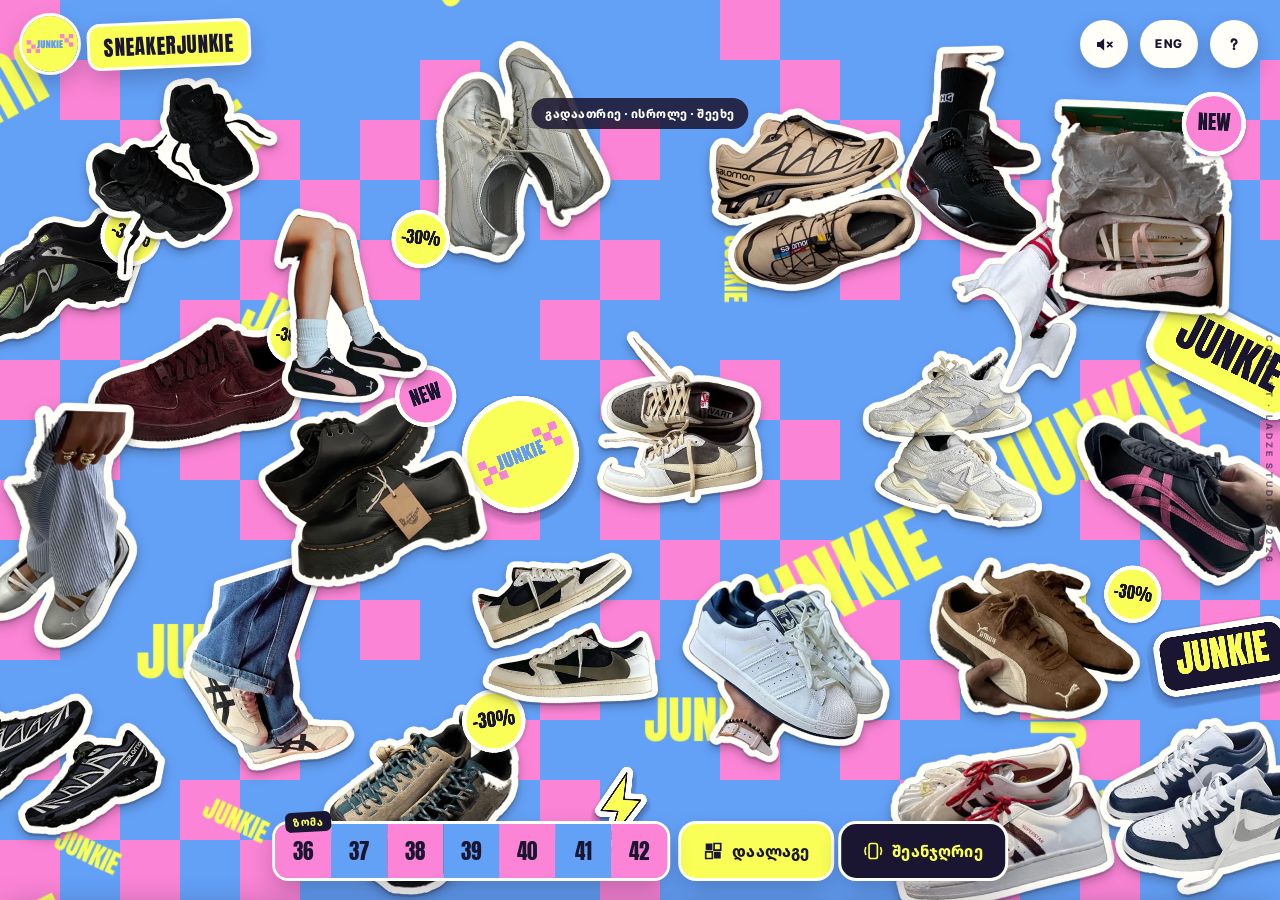
==== commit 64306317: "Scrolling product page, effects-only sound, sale tools and shop info - The product view scrolls like" ====
--- a/index.html
+++ b/index.html
@@ -19,34 +19,46 @@
 <link rel="apple-touch-icon" href="apple-touch-icon.png">
 <link rel="preload" href="assets/fonts/anton.woff2" as="font" type="font/woff2" crossorigin>
 <link rel="preload" href="assets/fonts/geo-georgian.woff2" as="font" type="font/woff2" crossorigin>
-<link rel="preload" href="assets/data/catalog.json" as="fetch" crossorigin>
-<link rel="stylesheet" href="src/style.css">
+<link rel="stylesheet" href="src/style.css?v=d92c0fd0">
 </head>
 <body class="is-loading">
 
 <canvas id="board" aria-hidden="true"></canvas>
 <div id="board-fallback" aria-hidden="true"><img id="ph" alt=""></div>
-<div id="photo-hit" aria-hidden="true"></div>
+<div id="shade" aria-hidden="true"></div>
 
-<section id="sheet" role="dialog" aria-labelledby="sh-model" aria-hidden="true">
-  <div class="sh-stk" aria-hidden="true"></div>
-  <div class="sh-in">
-    <div class="sh-head">
-      <p class="sh-brand" id="sh-brand"></p>
-      <h2 class="sh-model" id="sh-model"></h2>
-      <p class="sh-color" id="sh-color"></p>
+<section id="pdp" aria-hidden="true" aria-labelledby="sh-model">
+  <div class="pdp-cover" id="pdp-cover"><button type="button" class="cover-hint" id="cover-hint" tabindex="-1"><svg viewBox="0 0 24 24" width="15" height="15" aria-hidden="true"><path d="M12 5v14M6 13l6 6 6-6" fill="none" stroke="currentColor" stroke-width="2.8" stroke-linecap="round" stroke-linejoin="round"/></svg><span id="cover-hint-t"></span></button></div>
+  <article class="ticket" id="sheet">
+    <div class="sh-stk" aria-hidden="true"></div>
+    <div class="sh-scroll" id="sh-scroll">
+      <div class="sh-in" id="sh-in">
+        <div class="sh-head">
+          <p class="sh-brand" id="sh-brand"></p>
+          <h2 class="sh-model" id="sh-model"></h2>
+          <p class="sh-color" id="sh-color"></p>
+        </div>
+        <div class="sh-price" id="sh-price"></div>
+        <div class="sh-sizes-h"><span><span data-t="size">ზომა</span> <span class="sh-eu">EU</span></span><button type="button" class="sh-guide" id="sh-guide"><span data-t="guide">ზომების ცხრილი</span> →</button></div>
+        <div class="sh-sizes" id="sh-sizes" role="radiogroup" aria-labelledby="sh-model"></div>
+        <a class="sh-order" id="sh-order" href="https://m.me/61578929663578" target="_blank" rel="noopener">
+          <span class="o-ic" aria-hidden="true"><svg viewBox="0 0 40 64" width="13" height="21" aria-hidden="true"><path d="M24 2 4 36h14l-6 26 24-38H22z" fill="currentColor"/></svg></span>
+          <span class="o-txt"><span class="o-main" id="o-main">შეუკვეთე Messenger-ში</span><span class="o-sub" id="o-sub"></span></span>
+          <svg class="o-go" viewBox="0 0 24 24" width="20" height="20" aria-hidden="true"><path d="M7 17 17 7M9 7h8v8" fill="none" stroke="currentColor" stroke-width="2.6" stroke-linecap="round" stroke-linejoin="round"/></svg>
+        </a>
+        <button type="button" class="sh-note" id="sh-note" aria-controls="accp-delivery"><span aria-hidden="true">🚤</span> <span id="sh-note-t">მიწოდება საქართველოს ნებისმიერ წერტილში ელვის ⚡ სისწრაფით</span></button>
+      </div>
+      <div class="acc" id="sh-acc"></div>
     </div>
-    <div class="sh-price" id="sh-price"></div>
-    <div class="sh-sizes-h"><span data-t="size">ზომა</span><span class="sh-eu">EU</span></div>
-    <div class="sh-sizes" id="sh-sizes" role="radiogroup" aria-labelledby="sh-model"></div>
-    <div class="sh-cta">
-      <button class="sh-nav" id="sh-prev" type="button" aria-label="წინა" data-tl="prev"><svg viewBox="0 0 24 24" width="22" height="22"><path d="M15 5 8 12l7 7" fill="none" stroke="currentColor" stroke-width="2.6" stroke-linecap="round" stroke-linejoin="round"/></svg></button>
-      <a class="sh-order" id="sh-order" href="https://m.me/61578929663578" target="_blank" rel="noopener"><span class="o-main" data-t="order">შეუკვეთე</span><span class="o-sub" data-t="orderSub">Messenger-ში</span><svg viewBox="0 0 40 64" width="16" height="25" aria-hidden="true"><path d="M24 2 4 36h14l-6 26 24-38H22z" fill="currentColor"/></svg></a>
-      <button class="sh-nav pink" id="sh-next" type="button" aria-label="შემდეგი" data-tl="next"><svg viewBox="0 0 24 24" width="22" height="22"><path d="M9 5l7 7-7 7" fill="none" stroke="currentColor" stroke-width="2.6" stroke-linecap="round" stroke-linejoin="round"/></svg></button>
-    </div>
-    <p class="sh-note"><span aria-hidden="true">🚤</span> <span data-t="delivery">მიწოდება საქართველოს ნებისმიერ წერტილში ელვის ⚡ სისწრაფით</span></p>
-  </div>
+  </article>
+  <div class="pdp-photos" id="pdp-photos"></div>
+  <div class="pdp-end" id="pdp-end"></div>
 </section>
+
+<div class="buybar" id="buybar" aria-hidden="true">
+  <div class="bb-meta"><b id="bb-model"></b><span id="bb-price"></span></div>
+  <a class="bb-order" id="bb-order" href="https://m.me/61578929663578" target="_blank" rel="noopener" tabindex="-1"><span id="bb-label"></span><svg viewBox="0 0 40 64" width="13" height="21" aria-hidden="true"><path d="M24 2 4 36h14l-6 26 24-38H22z" fill="currentColor"/></svg></a>
+</div>
 
 <canvas id="pile" role="img" aria-label="Sneakerjunkie — სნიკერების გროვა"></canvas>
 
@@ -57,11 +69,15 @@
 <header class="hdr">
   <button class="logo" id="logo" type="button" aria-label="Sneakerjunkie"><img src="assets/brand/junkie-badge.svg" alt="" width="48" height="48"></button>
   <span class="name" id="name">SNEAKERJUNKIE</span>
-  <span class="count" id="count" aria-live="polite"></span>
+  <div class="pager" id="pager">
+    <button class="pg" id="pg-prev" type="button" aria-label="წინა" data-tl="prev"><svg viewBox="0 0 24 24" width="18" height="18" aria-hidden="true"><path d="M15 5 8 12l7 7" fill="none" stroke="currentColor" stroke-width="2.8" stroke-linecap="round" stroke-linejoin="round"/></svg></button>
+    <span class="pg-n" id="count" aria-live="polite"></span>
+    <button class="pg" id="pg-next" type="button" aria-label="შემდეგი" data-tl="next"><svg viewBox="0 0 24 24" width="18" height="18" aria-hidden="true"><path d="M9 5l7 7-7 7" fill="none" stroke="currentColor" stroke-width="2.8" stroke-linecap="round" stroke-linejoin="round"/></svg></button>
+  </div>
   <span class="sp"></span>
-  <button class="round snd" id="snd" type="button" aria-pressed="false" aria-label="ხმა" data-tl="sound"><span class="eqi" aria-hidden="true"><i></i><i></i><i></i><i></i></span></button>
+  <button class="round snd" id="snd" type="button" aria-pressed="false" aria-label="ხმა" data-tl="sound"><svg viewBox="0 0 24 24" width="21" height="21" aria-hidden="true"><path d="M3.5 9.2h3.4L11.6 5v14l-4.7-4.2H3.5z" fill="currentColor"/><path class="w" d="M15 9.2a4 4 0 0 1 0 5.6M17.8 6.6a7.8 7.8 0 0 1 0 10.8" fill="none" stroke="currentColor" stroke-width="2.2" stroke-linecap="round"/><path class="x" d="M15.6 9.6l4.8 4.8M20.4 9.6l-4.8 4.8" fill="none" stroke="currentColor" stroke-width="2.2" stroke-linecap="round"/></svg></button>
   <button class="pill" id="lang" type="button" lang="en">ENG</button>
-  <button class="round" id="info" type="button" aria-label="ჩვენ შესახებ" data-tl="about"><span aria-hidden="true">?</span></button>
+  <button class="round" id="info" type="button" aria-label="ჩვენ შესახებ" data-tl="about"><svg viewBox="0 0 24 24" width="20" height="20" aria-hidden="true"><path d="M9.2 9.3a2.9 2.9 0 1 1 4 2.7c-.8.4-1.2 1-1.2 1.8v.6" fill="none" stroke="currentColor" stroke-width="2.6" stroke-linecap="round"/><circle cx="12" cy="17.6" r="1.6" fill="currentColor"/></svg></button>
   <button class="round" id="close" type="button" aria-label="დახურვა" data-tl="close"><svg viewBox="0 0 24 24" width="18" height="18"><path d="M6 6l12 12M18 6 6 18" stroke="currentColor" stroke-width="2.8" stroke-linecap="round"/></svg></button>
 </header>
 
@@ -75,11 +91,11 @@
   </div>
 </nav>
 
-<div id="thumbs"></div>
 <div id="peek" aria-hidden="true"></div>
 <div id="hint" aria-hidden="true"></div>
 <div id="toast" role="status" aria-live="polite"></div>
-<p class="edge" aria-hidden="true">CONCEPT · LUKA SKHILADZE · 2026</p>
+<p class="edge" aria-hidden="true">CONCEPT · LADZE STUDIO · 2026</p>
+<a class="draft-badge" id="draft" href="admin.html" hidden><svg viewBox="0 0 24 24" width="15" height="15" aria-hidden="true"><path d="M4 20h4L19 9l-4-4L4 16zM13.5 6.5l4 4" fill="none" stroke="currentColor" stroke-width="2.4" stroke-linejoin="round"/></svg><span id="draft-t"></span></a>
 
 <div id="about" role="dialog" aria-modal="true" aria-labelledby="about-t" aria-hidden="true">
   <div class="about-card">
@@ -95,8 +111,9 @@
       <a class="btn ink" id="about-msg" href="https://m.me/61578929663578" target="_blank" rel="noopener"><span data-t="write">მოგვწერე</span></a>
       <a class="btn cream" href="https://www.facebook.com/profile.php?id=61578929663578" target="_blank" rel="noopener">Facebook</a>
     </div>
+    <a class="panel-link" href="admin.html"><span data-t="panelLink">მაღაზიის მართვის პანელი</span> →</a>
     <p class="demo" data-t="demo">ეს არის Sneakerjunkie-ს საიტის კონცეფცია. ფოტოები მათი Facebook გვერდიდანაა, ფასები და ზომები სადემონსტრაციოა.</p>
-    <p class="credit" data-t="credit">კონცეფცია და დიზაინი: Luka Skhiladze</p>
+    <p class="credit" data-t="credit">კონცეფცია და დიზაინი: LADZE studio</p>
   </div>
 </div>
 
@@ -105,19 +122,12 @@
 <div id="loader">
   <img src="assets/brand/junkie-badge.svg" alt="" width="112" height="112">
   <div class="ld-bar" aria-hidden="true"><i></i></div>
-  <div class="gate" id="gate">
-    <p class="gate-name">SNEAKERJUNKIE</p>
-    <button class="btn lemon gate-on" id="enter-on" type="button"><span class="eqi" aria-hidden="true"><i></i><i></i><i></i><i></i></span><span data-t="enterOn">შემოდი ხმით</span></button>
-    <button class="gate-off" id="enter-off" type="button" data-t="enterOff">უხმოდ</button>
-    <p class="gate-cap"><span aria-hidden="true">🎧</span> <span data-t="enterCap">ხმით ბევრად მაგარია</span></p>
-  </div>
-  <button class="pill ld-lang" id="ld-lang" type="button" lang="en">ENG</button>
 </div>
 
 <i class="tint" id="tint-top" aria-hidden="true"></i>
 <i class="tint" id="tint-bot" aria-hidden="true"></i>
 
 <noscript><p class="nojs">Sneakerjunkie — <a href="https://www.facebook.com/profile.php?id=61578929663578">Facebook</a></p></noscript>
-<script type="module" src="src/app.js"></script>
+<script type="module" src="src/app.js?v=ceca86e4"></script>
 </body>
 </html>
--- a/src/style.css
+++ b/src/style.css
@@ -1 +1 @@
-@font-face{font-family:Anton;src:url(../assets/fonts/anton.woff2) format("woff2");font-display:block}@font-face{font-family:Geo;src:url(../assets/fonts/geo-georgian.woff2) format("woff2-variations"),url(../assets/fonts/geo-georgian.woff2) format("woff2");font-weight:100 900;font-stretch:62.5% 100%;unicode-range:U+10A0-10FF,U+1C90-1CBF,U+2D00-2D2F;font-display:swap}@font-face{font-family:Geo;src:url(../assets/fonts/geo-latin.woff2) format("woff2-variations"),url(../assets/fonts/geo-latin.woff2) format("woff2");font-weight:100 900;font-stretch:62.5% 100%;unicode-range:U+0000-00FF,U+2013-2014,U+2018-201E,U+2022,U+2026;font-display:swap}@font-face{font-family:Lari;src:url(../assets/fonts/geo-latin-ext.woff2) format("woff2-variations"),url(../assets/fonts/geo-latin-ext.woff2) format("woff2");font-weight:100 900;font-stretch:62.5% 100%;unicode-range:U+20BE;font-display:block}@font-face{font-family:IT;src:url(../assets/fonts/it-500.woff2) format("woff2");font-weight:500;font-display:swap}@font-face{font-family:IT;src:url(../assets/fonts/it-700.woff2) format("woff2");font-weight:700;font-display:swap}@font-face{font-family:IT;src:url(../assets/fonts/it-800.woff2) format("woff2");font-weight:800;font-display:swap}:root{--lemon: #f9ff57;--blue: #63a1f7;--pink: #fb84d6;--ink: #1a1530;--cream: #fffef8;--disp: "Anton", "Lari", "Geo", sans-serif;--ui: "IT", "Lari", "Geo", system-ui, -apple-system, sans-serif;--ease: cubic-bezier(.2, .9, .1, 1);--spring: cubic-bezier(.3, 1.45, .45, 1);--lift: 0 0 0 3px var(--cream), 0 10px 24px rgba(26, 21, 48, .28);--sheet-h: 360px;--top: env(safe-area-inset-top, 0px);--bot: env(safe-area-inset-bottom, 0px)}*{box-sizing:border-box}html,body{margin:0;height:100%;overflow:hidden;overscroll-behavior:none;background:var(--ink)}body{font-family:var(--ui);color:var(--ink);-webkit-font-smoothing:antialiased;-moz-osx-font-smoothing:grayscale;font-synthesis:none;text-rendering:optimizeLegibility;-webkit-tap-highlight-color:transparent;touch-action:manipulation;user-select:none;-webkit-user-select:none;-webkit-touch-callout:none}button{font:inherit;color:inherit;border:0;background:none;padding:0;cursor:pointer;touch-action:manipulation}a{color:inherit}:focus{outline:none}:focus-visible{outline:3px solid var(--ink);outline-offset:3px}.sr-only:not(:focus-within){position:absolute;width:1px;height:1px;overflow:hidden;clip:rect(0 0 0 0);white-space:nowrap}.sr-only:focus-within{position:fixed;z-index:40;left:12px;top:80px;display:flex;flex-direction:column;gap:4px;background:var(--lemon);padding:12px;border-radius:14px;max-height:70vh;overflow:auto}:lang(ka) .geo-h{font-stretch:80%}#board,#pile{position:fixed;inset:0;width:100%;height:100%;display:block}#board{z-index:0}#board-fallback{display:none}#photo-hit{position:fixed;inset:0;z-index:2;display:none;touch-action:none}#sheet{z-index:4}#pile{z-index:5;touch-action:none}#grid{z-index:6}.hdr,.dock,#thumbs,.edge{z-index:8}#peek{z-index:9}#hint,#toast{z-index:12}#about{z-index:20}#loader{z-index:30}.is-product #pile{pointer-events:none}.is-product #photo-hit{display:block}.hdr{position:fixed;top:0;left:0;right:0;display:flex;align-items:center;gap:10px;padding:calc(10px + var(--top)) max(16px,env(safe-area-inset-right,0px)) 8px max(16px,env(safe-area-inset-left,0px));pointer-events:none;transition:transform .7s var(--ease),opacity .4s}.hdr>*{pointer-events:auto}.logo{width:48px;height:48px;border-radius:50%;flex:none;box-shadow:var(--lift);transition:transform .5s var(--spring)}.logo img{display:block;width:100%;height:100%;border-radius:50%}.logo:active{transform:scale(.92) rotate(-8deg)}.name,.count{font:400 17px/1 var(--disp);letter-spacing:.03em;background:var(--lemon);color:var(--ink);padding:9px 11px 8px;border-radius:10px;box-shadow:var(--lift);transform:rotate(-2.5deg);white-space:nowrap}.count{display:none;background:var(--ink);color:var(--lemon);font-size:19px;padding:8px 11px 7px}.count small{font-size:.7em;opacity:.7}.hdr .sp{flex:1}.pill{height:40px;padding:0 14px;border-radius:99px;background:var(--cream);color:var(--ink);font:800 12px/1 var(--ui);letter-spacing:.1em;box-shadow:0 8px 20px #1a153040}.round{width:42px;height:42px;border-radius:50%;flex:none;display:grid;place-items:center;background:var(--ink);color:var(--lemon);font:400 21px/1 var(--disp);box-shadow:var(--lift);transition:transform .4s var(--spring)}.round:active{transform:scale(.9)}#close{display:none;background:var(--cream);color:var(--ink)}.is-product #close{display:grid}.is-product #info,.is-product .name{display:none}.is-product .count{display:block}.dock{position:fixed;left:max(16px,env(safe-area-inset-left,0px));right:max(16px,env(safe-area-inset-right,0px));bottom:calc(12px + var(--bot));display:flex;flex-direction:column;gap:10px;transition:transform .6s var(--ease),opacity .3s}.sizes{position:relative;display:flex;border-radius:13px;box-shadow:var(--lift)}.sizes .lbl{position:absolute;left:10px;top:-12px;z-index:1;font:800 11px/1 var(--ui);font-stretch:85%;letter-spacing:.04em;background:var(--ink);color:var(--lemon);padding:5px 8px 4px;border-radius:6px;transform:rotate(-3deg);pointer-events:none}.sizes button{flex:1;height:46px;position:relative;font:400 19px/1 var(--disp);color:var(--ink);background:var(--pink);transition:background-color .25s,color .25s,transform .35s var(--spring)}.sizes button:nth-of-type(2n){background:var(--blue)}.sizes button:first-of-type{border-radius:13px 0 0 13px}.sizes button:last-of-type{border-radius:0 13px 13px 0}.sizes button[aria-pressed=true]{background:var(--ink);color:var(--lemon);transform:translateY(-3px) rotate(-3deg);border-radius:9px;z-index:1;box-shadow:0 0 0 3px var(--cream)}.sizes button.empty{color:#1a153061}.acts{display:grid;grid-template-columns:1fr 1fr;gap:10px}.btn{height:54px;border-radius:15px;display:flex;align-items:center;justify-content:center;gap:9px;font:800 16px/1 var(--ui);font-stretch:88%;letter-spacing:.01em;box-shadow:var(--lift);text-decoration:none;transition:transform .35s var(--spring)}.btn:active{transform:scale(.96)}.btn.lemon{background:var(--lemon);color:var(--ink)}.btn.ink{background:var(--ink);color:var(--lemon)}.btn.cream{background:var(--cream);color:var(--ink)}.btn svg{flex:none}.hdr>*{transition:opacity .5s,transform .7s var(--spring)}.is-loading .hdr>*{opacity:0;transform:translateY(-14px)}.is-loading .hdr>.logo{transform:none;transition:none}.hdr>:nth-child(2){transition-delay:.05s}.hdr>:nth-child(5){transition-delay:.12s}.hdr>:nth-child(6){transition-delay:.18s}.is-loading .dock{transform:translateY(160%)}.is-product .dock{transform:translateY(170%);pointer-events:none}#grid{position:fixed;inset:0;overflow-x:hidden;overflow-y:auto;overscroll-behavior:contain;-webkit-overflow-scrolling:touch;visibility:hidden;pointer-events:none}.is-grid #grid{visibility:visible;pointer-events:auto}.is-grid.is-product #grid{pointer-events:none}#grid-in{position:relative;transition:opacity .35s}.is-product #grid-in{opacity:0}.slot{position:absolute;display:block;text-decoration:none;-webkit-touch-callout:none}.slot:focus-visible{outline:3px solid var(--ink);outline-offset:-6px;border-radius:18px}.tag{position:absolute;left:10px;bottom:10px;max-width:calc(100% - 20px);background:var(--ink);color:var(--cream);border-radius:10px;padding:7px 9px 6px;box-shadow:0 0 0 2.5px var(--cream),0 8px 18px #1a15304d;transform:translateY(8px) rotate(-2deg);opacity:0;transition:opacity .35s,transform .5s var(--spring)}.is-grid .slot .tag{opacity:1;transform:rotate(-2deg)}.is-product .slot .tag{opacity:0}.tag b{display:block;font:400 14px/1.05 var(--disp);letter-spacing:.03em;text-transform:uppercase;white-space:nowrap;overflow:hidden;text-overflow:ellipsis}.tag span{display:flex;align-items:baseline;gap:6px;margin-top:3px}.tag i{font:400 20px/1 var(--disp);font-style:normal;color:var(--lemon)}.tag s{font:700 11px/1 var(--ui);opacity:.55}.tag em{font:400 12px/1 var(--disp);font-style:normal;background:var(--pink);color:var(--ink);padding:3px 5px 2px;border-radius:5px}.grid-foot{position:absolute;left:12px;right:12px;background:var(--ink);color:var(--cream);border-radius:22px;padding:22px 20px 20px;box-shadow:0 0 0 3px var(--cream)}.grid-foot h3{margin:0 0 10px;font:400 30px/1 var(--disp);color:var(--lemon);letter-spacing:.02em}.grid-foot p{margin:6px 0 0;font:500 14px/1.45 var(--ui)}.grid-foot .demo,.about-card .demo{opacity:.6;font-size:12px;margin-top:14px}#sheet{position:fixed;left:0;right:0;bottom:0;background:var(--lemon);border-radius:26px 26px 0 0;padding:18px max(16px,env(safe-area-inset-right,0px)) calc(14px + var(--bot)) max(16px,env(safe-area-inset-left,0px));box-shadow:0 -2px 0 3px var(--cream),0 -18px 50px #1a15304d;transform:translateY(calc(100% + 40px));visibility:hidden;background-color:transparent;transition:transform .6s var(--ease),visibility 0s .6s,background-color 0s .6s}.is-product #sheet{transform:none;visibility:visible;background-color:var(--lemon);transition:transform .6s var(--ease),visibility 0s,background-color 0s}.sh-stk{position:absolute;right:4px;top:-96px;width:50%;height:168px;pointer-events:none}.sh-in{position:relative}.sh-head{padding-right:46%;min-height:66px}.sh-brand{margin:0;font:800 11px/1 var(--ui);letter-spacing:.16em;text-transform:uppercase;opacity:.7}.sh-model{margin:5px 0 0;font:400 38px/.92 var(--disp);letter-spacing:.01em;text-transform:uppercase;overflow:hidden}.sh-model .w{white-space:nowrap}.sh-color{margin:6px 0 0;font:700 14px/1.2 var(--ui);font-stretch:90%}.sh-price{display:flex;align-items:center;gap:10px;margin-top:10px;flex-wrap:wrap}.sh-price b{font:400 42px/1 var(--disp);font-weight:400}.sh-price s{font:700 16px/1 var(--ui);opacity:.5}.sh-price em{font:400 17px/1 var(--disp);font-style:normal;background:var(--pink);padding:6px 8px 5px;border-radius:8px;box-shadow:0 0 0 2.5px var(--cream);transform:rotate(-4deg)}.sh-price .t{font:800 11px/1 var(--ui);letter-spacing:.08em;text-transform:uppercase;background:var(--ink);color:var(--lemon);padding:6px 8px 5px;border-radius:7px}.sh-sizes-h{display:flex;justify-content:space-between;margin:14px 2px 6px;font:800 12px/1 var(--ui);letter-spacing:.06em}.sh-eu{opacity:.5}.sh-sizes{display:grid;grid-auto-flow:column;grid-auto-columns:1fr;border-radius:12px;box-shadow:inset 0 0 0 2.5px var(--ink);overflow:hidden}.sh-sizes button{height:46px;font:400 19px/1 var(--disp);color:var(--ink);background:var(--pink);box-shadow:inset 0 0 0 1.25px var(--ink);transition:background-color .2s,color .2s}.sh-sizes button:nth-child(2n){background:var(--blue)}.sh-sizes button[aria-checked=true]{background:var(--ink);color:var(--lemon)}.sh-sizes button:disabled{cursor:not-allowed;color:#1a153059;text-decoration:line-through;background:repeating-linear-gradient(135deg,rgba(26,21,48,.13) 0 3px,transparent 3px 8px),#e9eefb}.sh-sizes.nudge{animation:nudge .5s}@keyframes nudge{20%,60%{transform:translate(-7px)}40%,80%{transform:translate(7px)}}.sh-cta{display:flex;gap:8px;margin-top:12px}.sh-order{flex:1;height:58px;border-radius:15px;text-decoration:none;display:flex;align-items:center;justify-content:center;gap:10px;background:var(--ink);color:var(--lemon);transition:transform .35s var(--spring)}.sh-order:active{transform:scale(.97)}.o-main{font:800 18px/1 var(--ui);font-stretch:85%}.o-sub{font:700 11px/1 var(--ui);opacity:.65;letter-spacing:.02em}.sh-nav{width:58px;height:58px;border-radius:15px;flex:none;display:grid;place-items:center;background:var(--cream);color:var(--ink);box-shadow:inset 0 0 0 2.5px var(--ink);transition:transform .35s var(--spring)}.sh-nav.pink{background:var(--pink)}.sh-nav:active{transform:scale(.92)}.sh-note{margin:12px 2px 0;font:700 12px/1.35 var(--ui);font-stretch:90%;opacity:.8}#thumbs{position:fixed;left:max(16px,env(safe-area-inset-left,0px));bottom:calc(var(--sheet-h) + 14px);display:flex;gap:8px;opacity:0;pointer-events:none;transition:opacity .3s}.is-product #thumbs{opacity:1;pointer-events:auto;transition-delay:.35s}.th{width:50px;height:50px;border-radius:12px;background-size:cover;background-position:center;box-shadow:0 0 0 3px var(--cream),0 6px 14px #1a15304d;transition:transform .35s var(--spring)}.th.on{box-shadow:0 0 0 3px var(--lemon),0 0 0 6px var(--ink),0 6px 14px #1a15304d;transform:rotate(-4deg)}#peek{position:fixed;left:0;top:0;pointer-events:none;background:var(--ink);color:var(--cream);padding:9px 11px 8px;border-radius:12px;box-shadow:0 0 0 2.5px var(--cream),0 12px 26px #1a153059;opacity:0;transition:opacity .18s;white-space:nowrap}#peek.on{opacity:1}#peek b{display:block;font:400 15px/1 var(--disp);letter-spacing:.03em;text-transform:uppercase}#peek span{display:flex;align-items:baseline;gap:6px;margin-top:4px}#peek i{font:400 22px/1 var(--disp);font-style:normal;color:var(--lemon)}#peek s{font:700 11px/1 var(--ui);opacity:.55}#peek small{font:700 10px/1 var(--ui);letter-spacing:.06em;opacity:.7;margin-left:2px}#hint,#toast{position:fixed;left:50%;top:calc(74px + var(--top));transform:translate(-50%,-8px);opacity:0;padding:10px 14px 9px;border-radius:99px;font:800 12px/1 var(--ui);font-stretch:90%;letter-spacing:.04em;white-space:nowrap;pointer-events:none;transition:opacity .3s,transform .5s var(--spring)}#hint{background:#1a1530db;color:var(--cream)}#toast{background:var(--ink);color:var(--lemon);box-shadow:0 0 0 2.5px var(--cream),0 12px 26px #1a15304d}#hint.on,#toast.on{opacity:1;transform:translate(-50%)}.edge{position:fixed;right:2px;top:50%;margin:0;transform:translateY(-50%);writing-mode:vertical-rl;font:800 8.5px/1 var(--ui);letter-spacing:.32em;color:#1a15308c;pointer-events:none}.is-loading .edge{opacity:0}@media (max-width: 759px){#info{display:none}}#about{position:fixed;inset:0;display:flex;align-items:flex-end;justify-content:center;background:transparent;opacity:0;visibility:hidden;transition:opacity .35s,visibility 0s .35s,background-color .35s}.is-about #about{opacity:1;visibility:visible;background:#1a153080;transition:opacity .35s,background-color .35s}.about-card{position:relative;width:100%;max-width:520px;background:var(--lemon);border-radius:28px 28px 0 0;padding:26px 22px calc(22px + var(--bot));box-shadow:0 -2px 0 3px var(--cream);transform:translateY(105%);transition:transform .6s var(--ease);user-select:text;-webkit-user-select:text}.is-about .about-card{transform:none}.about-x{position:absolute;right:16px;top:16px}.about-badge{display:block;width:92px;height:92px;border-radius:50%;box-shadow:var(--lift);transform:rotate(-8deg)}.about-card h2{margin:18px 0 10px;font:400 46px/.9 var(--disp);letter-spacing:.01em}.bio{list-style:none;margin:0;padding:0;display:grid;gap:8px}.bio li{display:flex;gap:10px;align-items:baseline;font:700 16px/1.35 var(--ui);font-stretch:92%}.about-cta{display:grid;grid-template-columns:1fr 1fr;gap:10px;margin-top:20px}.credit{margin:6px 0 0;font:800 12px/1.3 var(--ui);letter-spacing:.02em}#loader{position:fixed;inset:0;background:var(--ink);display:flex;flex-direction:column;align-items:center;justify-content:center;gap:24px;transition:opacity .5s .1s,visibility 0s .6s}#loader img{width:112px;height:112px;border-radius:50%;animation:bob 1.1s var(--ease) infinite alternate}#loader.fly{background:transparent;transition:background-color .45s}#loader.fly .ld-bar,#loader.fly .gate,#loader.fly .ld-lang{opacity:0;pointer-events:none;transition:opacity .2s}.gate{display:none;flex-direction:column;align-items:center;gap:14px}.is-gate .gate{display:flex;animation:rise .6s var(--ease) both}.is-gate .ld-bar{display:none}.gate-name{margin:-6px 0 8px;font:400 34px/1 var(--disp);letter-spacing:.05em;color:var(--lemon)}.gate-on{height:58px;padding:0 26px;font-size:17px;gap:12px}.gate-on .eqi i{animation:eq .9s ease-in-out infinite alternate}.gate-off{font:800 14px/1 var(--ui);font-stretch:90%;color:var(--cream);opacity:.7;padding:10px 14px;text-decoration:underline;text-underline-offset:4px;text-decoration-thickness:1.5px}.gate-off:hover{opacity:1}.gate-cap{margin:4px 0 0;font:700 12px/1.3 var(--ui);font-stretch:90%;letter-spacing:.02em;color:var(--cream);opacity:.55}.ld-lang{position:absolute;top:calc(14px + var(--top));right:max(16px,env(safe-area-inset-right,0px))}@keyframes rise{0%{opacity:0;transform:translateY(14px)}}.eqi{display:inline-flex;align-items:flex-end;gap:2.5px;height:16px}.eqi i{display:block;width:3px;height:100%;border-radius:2px;background:currentColor;transform-origin:50% 100%;transform:scaleY(.3)}.eqi i:nth-child(2){animation-delay:-.45s!important}.eqi i:nth-child(3){animation-delay:-.2s!important}.eqi i:nth-child(4){animation-delay:-.65s!important}.snd{color:var(--lemon)}.snd[aria-pressed=true] .eqi i{animation:eq .8s ease-in-out infinite alternate}.snd[aria-pressed=false]{background:var(--cream);color:var(--ink)}@keyframes eq{0%{transform:scaleY(.25)}50%{transform:scaleY(1)}to{transform:scaleY(.45)}}.tint{position:fixed;left:0;right:0;height:6px;visibility:hidden;pointer-events:none}#tint-top{top:0;background-color:var(--tint-top, #1a1530)}#tint-bot{bottom:0;background-color:var(--tint-bot, #1a1530)}.ld-bar{width:132px;height:4px;border-radius:2px;background:#fffef824;overflow:hidden}.ld-bar i{display:block;height:100%;width:0;background:var(--lemon);transition:width .25s}#loader.done{display:none}@keyframes bob{0%{transform:translateY(-6px) rotate(-6deg)}to{transform:translateY(6px) rotate(6deg)}}.no-gl #board{display:none}.no-gl #board-fallback{display:block;position:fixed;inset:0;z-index:0;background-color:var(--blue);background-image:conic-gradient(var(--pink) 25%,transparent 0 50%,var(--pink) 0 75%,transparent 0);background-size:96px 96px}#ph{position:absolute;inset:0;width:100%;height:100%;object-fit:cover;opacity:0;transition:opacity .4s}.no-gl.is-product #ph{opacity:1}.nojs{position:fixed;inset:0;display:grid;place-items:center;color:var(--lemon);font:400 28px var(--disp)}@media (min-width: 760px){.hdr{padding:calc(16px + var(--top)) max(22px,env(safe-area-inset-right,0px)) 10px max(22px,env(safe-area-inset-left,0px));gap:12px}.logo{width:56px;height:56px}.name,.count{font-size:21px;padding:11px 14px 9px}.dock{left:50%;right:auto;bottom:calc(22px + var(--bot));transform:translate(-50%);flex-direction:row;align-items:center;gap:14px}.is-loading .dock,.is-product .dock{transform:translate(-50%,180%)}.sizes button{width:56px;height:54px;flex:none;font-size:21px}.acts{grid-template-columns:auto auto}.btn{padding:0 22px}.sizes button:hover:not([aria-pressed=true]){transform:translateY(-3px)}.btn:hover,.round:hover,.sh-nav:hover,.sh-order:hover{transform:translateY(-2px)}#sheet{left:auto;right:24px;top:calc(96px + var(--top));bottom:auto;width:430px;max-height:calc(100% - 120px - var(--top));border-radius:28px;padding:0 24px 22px;box-shadow:0 0 0 3px var(--cream),0 30px 70px #1a153059;transform:translate(calc(100% + 60px));display:flex;flex-direction:column;overflow:hidden auto}.sh-stk{position:relative;right:auto;top:auto;width:100%;height:clamp(170px,30vh,270px);flex:none}.sh-head{padding-right:0;min-height:0}.sh-model,.sh-price b{font-size:50px}#thumbs{left:28px;bottom:28px}.th{width:64px;height:64px}#hint,#toast{top:calc(98px + var(--top))}.grid-foot{left:50%;right:auto;width:min(640px,calc(100% - 48px));transform:translate(-50%)}#about{align-items:center}.about-card{border-radius:28px;box-shadow:0 0 0 3px var(--cream),0 30px 70px #1a153059;transform:translateY(40px) scale(.96);opacity:0;transition:transform .6s var(--ease),opacity .3s}.is-about .about-card{opacity:1}.edge{right:6px;font-size:9px}}@media (max-width: 359px){.name{display:none}.sizes button{font-size:17px}.btn{font-size:14px}.sh-model{font-size:32px}}@media (prefers-reduced-motion: reduce){*,*:before,*:after{transition-duration:.01ms!important;animation-duration:.01ms!important}}
+@font-face{font-family:Anton;src:url(../assets/fonts/anton.woff2) format("woff2");font-display:block}@font-face{font-family:Geo;src:url(../assets/fonts/geo-georgian.woff2) format("woff2-variations"),url(../assets/fonts/geo-georgian.woff2) format("woff2");font-weight:100 900;font-stretch:62.5% 100%;unicode-range:U+10A0-10FF,U+1C90-1CBF,U+2D00-2D2F;font-display:swap}@font-face{font-family:Geo;src:url(../assets/fonts/geo-latin.woff2) format("woff2-variations"),url(../assets/fonts/geo-latin.woff2) format("woff2");font-weight:100 900;font-stretch:62.5% 100%;unicode-range:U+0000-00FF,U+2013-2014,U+2018-201E,U+2022,U+2026;font-display:swap}@font-face{font-family:Lari;src:url(../assets/fonts/geo-latin-ext.woff2) format("woff2-variations"),url(../assets/fonts/geo-latin-ext.woff2) format("woff2");font-weight:100 900;font-stretch:62.5% 100%;unicode-range:U+20BE;font-display:block}@font-face{font-family:IT;src:url(../assets/fonts/it-500.woff2) format("woff2");font-weight:500;font-display:swap}@font-face{font-family:IT;src:url(../assets/fonts/it-700.woff2) format("woff2");font-weight:700;font-display:swap}@font-face{font-family:IT;src:url(../assets/fonts/it-800.woff2) format("woff2");font-weight:800;font-display:swap}:root{--lemon: #f9ff57;--blue: #63a1f7;--pink: #fb84d6;--ink: #1a1530;--cream: #fffef8;--disp: "Anton", "Lari", "Geo", sans-serif;--ui: "IT", "Lari", "Geo", system-ui, -apple-system, sans-serif;--ease: cubic-bezier(.2, .9, .1, 1);--spring: cubic-bezier(.3, 1.45, .45, 1);--lift: 0 0 0 3px var(--cream), 0 10px 24px rgba(26, 21, 48, .28);--sheet-h: 360px;--ease-out: cubic-bezier(.23, 1, .32, 1);--ease-drawer: cubic-bezier(.32, .72, 0, 1);--ctl: 44px;--hdr-h: 72px;--cover-h: 58vh;--top: env(safe-area-inset-top, 0px);--bot: env(safe-area-inset-bottom, 0px)}*{box-sizing:border-box}html,body{margin:0;height:100%;overflow:hidden;overscroll-behavior:none;background:var(--ink)}body{font-family:var(--ui);color:var(--ink);-webkit-font-smoothing:antialiased;-moz-osx-font-smoothing:grayscale;font-synthesis:none;text-rendering:optimizeLegibility;-webkit-tap-highlight-color:transparent;touch-action:manipulation;user-select:none;-webkit-user-select:none;-webkit-touch-callout:none}button{font:inherit;color:inherit;border:0;background:none;padding:0;cursor:pointer;touch-action:manipulation}a{color:inherit}:focus{outline:none}:focus-visible{outline:3px solid var(--ink);outline-offset:3px}.sr-only:not(:focus-within){position:absolute;width:1px;height:1px;overflow:hidden;clip:rect(0 0 0 0);white-space:nowrap}.sr-only:focus-within{position:fixed;z-index:40;left:12px;top:80px;display:flex;flex-direction:column;gap:4px;background:var(--lemon);padding:12px;border-radius:14px;max-height:70vh;overflow:auto}:lang(ka) .geo-h{font-stretch:80%}#board,#pile{position:fixed;inset:0;width:100%;height:100%;display:block}#board{z-index:0}#board-fallback{display:none}#shade{z-index:3}#pdp{z-index:4}#pile{z-index:5;touch-action:none}#grid{z-index:6}.buybar{z-index:7}.hdr,.dock,.edge{z-index:8}#peek{z-index:9}#hint,#toast{z-index:12}#about{z-index:20}#loader{z-index:30}.is-product #pile{pointer-events:none}.hdr{position:fixed;top:0;left:0;right:0;display:flex;align-items:center;gap:10px;padding:calc(10px + var(--top)) max(16px,env(safe-area-inset-right,0px)) 8px max(16px,env(safe-area-inset-left,0px));pointer-events:none;transition:transform .7s var(--ease),opacity .4s}.hdr>*{pointer-events:auto}.logo{width:48px;height:48px;border-radius:50%;flex:none;box-shadow:var(--lift);transition:transform .5s var(--spring)}.logo img{display:block;width:100%;height:100%;border-radius:50%}.logo:active{transform:scale(.92) rotate(-8deg)}.name{font:400 17px/1 var(--disp);letter-spacing:.03em;background:var(--lemon);color:var(--ink);padding:9px 11px 8px;border-radius:10px;box-shadow:var(--lift);transform:rotate(-2.5deg);white-space:nowrap}.pager{display:none;align-items:center;height:var(--ctl);flex:none;border-radius:99px;background:var(--ink);color:var(--lemon);box-shadow:0 8px 20px #1a15304d}.is-product .pager{display:flex}.pg{width:40px;height:100%;display:grid;place-items:center;border-radius:99px;color:inherit;transition:transform .16s var(--ease-out)}.pg:active{transform:scale(.86)}.pg-n{min-width:52px;text-align:center;font:400 18px/1 var(--disp);letter-spacing:.02em;padding-top:1px;white-space:nowrap;font-variant-numeric:tabular-nums}.pg-n small{font-size:.72em;opacity:.62}.hdr .sp{flex:1}.pill{height:var(--ctl);min-width:var(--ctl);padding:0 15px;border-radius:99px;flex:none;display:inline-flex;align-items:center;justify-content:center;background:var(--cream);color:var(--ink);font:800 12px/1 var(--ui);letter-spacing:.1em;box-shadow:0 8px 20px #1a153040;transition:transform .16s var(--ease-out)}.round{width:var(--ctl);height:var(--ctl);border-radius:50%;flex:none;display:grid;place-items:center;background:var(--cream);color:var(--ink);box-shadow:0 8px 20px #1a153040;transition:transform .16s var(--ease-out),background-color .2s,color .2s}.round svg{display:block}.pill:active,.round:active{transform:scale(.92)}.snd .x,.snd[aria-pressed=false] .w{display:none}.snd[aria-pressed=false] .x{display:inline}.snd[aria-pressed=true]{background:var(--ink);color:var(--lemon)}#close{display:none}.is-product #close{display:grid}.is-product #info,.is-product .name{display:none}.dock{position:fixed;left:max(16px,env(safe-area-inset-left,0px));right:max(16px,env(safe-area-inset-right,0px));bottom:calc(12px + var(--bot));display:flex;flex-direction:column;gap:10px;transition:transform .6s var(--ease),opacity .3s}.sizes{position:relative;display:flex;border-radius:13px;box-shadow:var(--lift)}.sizes .lbl{position:absolute;left:10px;top:-12px;z-index:1;font:800 11px/1 var(--ui);font-stretch:85%;letter-spacing:.04em;background:var(--ink);color:var(--lemon);padding:5px 8px 4px;border-radius:6px;transform:rotate(-3deg);pointer-events:none}.sizes button{flex:1;height:46px;position:relative;font:400 19px/1 var(--disp);color:var(--ink);background:var(--pink);transition:background-color .25s,color .25s,transform .35s var(--spring)}.sizes button:nth-of-type(2n){background:var(--blue)}.sizes button:first-of-type{border-radius:13px 0 0 13px}.sizes button:last-of-type{border-radius:0 13px 13px 0}.sizes button[aria-pressed=true]{background:var(--ink);color:var(--lemon);transform:translateY(-3px) rotate(-3deg);border-radius:9px;z-index:1;box-shadow:0 0 0 3px var(--cream)}.sizes button.empty{color:#1a153061}.acts{display:grid;grid-template-columns:1fr 1fr;gap:10px}.btn{height:54px;border-radius:15px;display:flex;align-items:center;justify-content:center;gap:9px;font:800 16px/1 var(--ui);font-stretch:88%;letter-spacing:.01em;box-shadow:var(--lift);text-decoration:none;transition:transform .35s var(--spring)}.btn:active{transform:scale(.96)}.btn.lemon{background:var(--lemon);color:var(--ink)}.btn.ink{background:var(--ink);color:var(--lemon)}.btn.cream{background:var(--cream);color:var(--ink)}.btn svg{flex:none}.hdr>*{transition:opacity .5s,transform .7s var(--spring)}.is-loading .hdr>*{opacity:0;transform:translateY(-14px)}.is-loading .hdr>.logo{transform:none;transition:none}.hdr>:nth-child(2){transition-delay:.05s}.hdr>:nth-child(5){transition-delay:.12s}.hdr>:nth-child(6){transition-delay:.18s}.is-loading .dock{transform:translateY(160%)}.is-product .dock{transform:translateY(170%);pointer-events:none}#grid{position:fixed;inset:0;overflow-x:hidden;overflow-y:auto;overscroll-behavior:contain;-webkit-overflow-scrolling:touch;visibility:hidden;pointer-events:none}.is-grid #grid{visibility:visible;pointer-events:auto}.is-grid.is-product #grid{pointer-events:none}#grid-in{position:relative;transition:opacity .35s}.is-product #grid-in{opacity:0}.slot{position:absolute;display:block;text-decoration:none;-webkit-touch-callout:none}.slot:focus-visible{outline:3px solid var(--ink);outline-offset:-6px;border-radius:18px}.tag{position:absolute;left:10px;bottom:10px;max-width:calc(100% - 20px);background:var(--ink);color:var(--cream);border-radius:10px;padding:7px 9px 6px;box-shadow:0 0 0 2.5px var(--cream),0 8px 18px #1a15304d;transform:translateY(8px) rotate(-2deg);opacity:0;transition:opacity .35s,transform .5s var(--spring)}.is-grid .slot .tag{opacity:1;transform:rotate(-2deg)}.is-product .slot .tag{opacity:0}.tag b{display:block;font:400 14px/1.05 var(--disp);letter-spacing:.03em;text-transform:uppercase;white-space:nowrap;overflow:hidden;text-overflow:ellipsis}.tag span{display:flex;align-items:baseline;gap:6px;margin-top:3px}.tag i{font:400 20px/1 var(--disp);font-style:normal;color:var(--lemon)}.tag s{font:700 11px/1 var(--ui);opacity:.55}.tag em{font:400 12px/1 var(--disp);font-style:normal;background:var(--pink);color:var(--ink);padding:3px 5px 2px;border-radius:5px}.grid-foot{position:absolute;left:12px;right:12px;background:var(--ink);color:var(--cream);border-radius:22px;padding:22px 20px 20px;box-shadow:0 0 0 3px var(--cream)}.grid-foot h3{margin:0 0 10px;font:400 30px/1 var(--disp);color:var(--lemon);letter-spacing:.02em}.grid-foot p{margin:6px 0 0;font:500 14px/1.45 var(--ui)}.grid-foot .demo,.about-card .demo{opacity:.6;font-size:12px;margin-top:14px}#shade{position:fixed;inset:0;background:var(--ink);opacity:0;pointer-events:none;transition:opacity .28s var(--ease-out)}.is-product #shade{transition:none}#pdp{position:fixed;inset:0;overflow-x:hidden;overflow-y:auto;overscroll-behavior:contain;-webkit-overflow-scrolling:touch;scrollbar-width:none;visibility:hidden;opacity:0;pointer-events:none;transition:opacity .24s var(--ease-out),visibility 0s .24s}#pdp::-webkit-scrollbar{display:none}.is-product #pdp{visibility:visible;opacity:1;pointer-events:auto;transition:opacity .1s,visibility 0s}.pdp-cover{position:relative;height:var(--cover-h);touch-action:pan-y;cursor:pointer}.cover-hint{position:absolute;left:max(16px,env(safe-area-inset-left,0px));bottom:18px;display:inline-flex;align-items:center;gap:7px;height:36px;padding:0 13px 0 11px;border-radius:99px;background:#1a1530c7;color:var(--cream);-webkit-backdrop-filter:blur(8px);backdrop-filter:blur(8px);font:800 12.5px/1 var(--ui);font-stretch:92%;letter-spacing:.02em;white-space:nowrap;opacity:0;transform:translateY(6px);pointer-events:none;transition:opacity .25s,transform .4s var(--ease-out)}.has-photos .cover-hint{opacity:1;transform:none;pointer-events:auto;transition-delay:.45s}.has-photos.pdp-scrolled .cover-hint{opacity:0;transform:translateY(-6px);pointer-events:none;transition-delay:0s}.cover-hint svg{animation:hint-bob 1.8s var(--ease-out) infinite}@keyframes hint-bob{0%,55%,to{transform:none}25%{transform:translateY(3px)}}.ticket{position:relative;background:var(--lemon);color:var(--ink);border-radius:26px 26px 0 0;box-shadow:0 -2px 0 3px var(--cream),0 -18px 50px #1a15304d;transform:translateY(calc(100vh - var(--cover-h) + 40px));transition:transform .3s var(--ease-out)}.is-product .ticket{transform:none;transition:transform .62s var(--ease-drawer)}.sh-stk{position:absolute;right:4px;top:-96px;width:50%;height:168px;pointer-events:none}.stk-dock{position:absolute;left:50%;top:50%;width:0;height:0;pointer-events:none}.stk-dock[hidden]{display:none}.stk-dock img,.sd-rot{position:absolute;left:0;top:0;max-width:none}.sd-sh{opacity:.3}.sd-sil{opacity:.2;filter:brightness(0)}.sd-dot[hidden]{display:none}.sh-scroll{padding:18px max(16px,env(safe-area-inset-right,0px)) 4px max(16px,env(safe-area-inset-left,0px))}.sh-in{position:relative}.sh-head{padding-right:46%;min-height:112px;display:flex;flex-direction:column;justify-content:flex-end}.sh-brand{margin:0;font:800 11px/1 var(--ui);letter-spacing:.16em;text-transform:uppercase;opacity:.7}.sh-model{margin:5px 0 0;font:400 38px/.92 var(--disp);letter-spacing:.01em;text-transform:uppercase;overflow:hidden}.sh-model .w{white-space:nowrap}.sh-color{margin:6px 0 0;font:700 14px/1.2 var(--ui);font-stretch:90%;white-space:nowrap;overflow:hidden;text-overflow:ellipsis}.sh-price{display:flex;align-items:center;gap:10px;margin-top:10px;flex-wrap:nowrap;overflow:hidden;height:46px;-webkit-mask-image:linear-gradient(90deg,#000 88%,transparent);mask-image:linear-gradient(90deg,#000 88%,transparent)}.sh-price b{font:400 42px/1 var(--disp);font-weight:400;flex:none}.sh-price s{font:700 16px/1 var(--ui);opacity:.5;flex:none}.sh-price em{flex:none;font:400 17px/1 var(--disp);font-style:normal;background:var(--pink);padding:6px 8px 5px;border-radius:8px;box-shadow:0 0 0 2.5px var(--cream);transform:rotate(-4deg)}.sh-price .t{flex:none;font:800 11px/1 var(--ui);letter-spacing:.08em;text-transform:uppercase;background:var(--ink);color:var(--lemon);padding:6px 8px 5px;border-radius:7px;white-space:nowrap}.sh-price .t.draft{background:var(--pink);color:var(--ink)}.sh-sizes-h{display:flex;align-items:baseline;justify-content:space-between;margin:14px 2px 7px;font:800 12px/1 var(--ui);letter-spacing:.06em}.sh-eu{opacity:.5;margin-left:4px}.sh-guide{font:800 12px/1 var(--ui);letter-spacing:.02em;color:var(--ink);text-decoration:underline;text-underline-offset:3px;text-decoration-thickness:1.5px;padding:4px 0}.sh-sizes{display:grid;grid-auto-flow:column;grid-auto-columns:1fr;border-radius:12px;box-shadow:inset 0 0 0 2.5px var(--ink);overflow:hidden}.sh-sizes button{height:46px;font:400 19px/1 var(--disp);color:var(--ink);background:var(--pink);box-shadow:inset 0 0 0 1.25px var(--ink);transition:background-color .18s,color .18s}.sh-sizes button:nth-child(2n){background:var(--blue)}.sh-sizes button[aria-checked=true]{background:var(--ink);color:var(--lemon)}.sh-sizes button:disabled{cursor:not-allowed;color:#1a153059;text-decoration:line-through;background:repeating-linear-gradient(135deg,rgba(26,21,48,.13) 0 3px,transparent 3px 8px),#e9eefb}.sh-sizes.nudge{animation:nudge .5s}@keyframes nudge{20%,60%{transform:translate(-7px)}40%,80%{transform:translate(7px)}}.sh-order{display:flex;align-items:center;gap:12px;margin-top:12px;min-height:64px;padding:9px 16px 9px 10px;border-radius:18px;background:var(--ink);color:var(--cream);text-decoration:none;box-shadow:0 10px 24px #1a153033;transition:transform .16s var(--ease-out)}.sh-order:active{transform:scale(.98)}.o-ic{flex:none;width:44px;height:44px;border-radius:13px;display:grid;place-items:center;background:var(--lemon);color:var(--ink);transition:background-color .25s,transform .45s var(--spring)}.sh-order.ready .o-ic{background:var(--pink);transform:rotate(-8deg)}.o-txt{flex:1;min-width:0;display:flex;flex-direction:column;gap:4px}.o-main{font:800 17px/1.1 var(--ui);font-stretch:88%;color:var(--lemon);white-space:nowrap;overflow:hidden;text-overflow:ellipsis}.o-sub{font:700 12px/1.2 var(--ui);font-stretch:92%;color:#fffef8b3;white-space:nowrap;overflow:hidden;text-overflow:ellipsis}.o-go{flex:none;color:var(--lemon);transition:transform .3s var(--ease-out)}.sh-order.ready .o-go{transform:translate(2px,-2px)}.sh-note{display:flex;gap:5px;align-items:baseline;max-width:100%;margin:12px 2px 0;padding:4px 0;text-align:left;font:700 12px/1.35 var(--ui);font-stretch:90%;opacity:.8;transition:opacity .15s}.sh-note #sh-note-t{min-width:0;display:-webkit-box;-webkit-box-orient:vertical;-webkit-line-clamp:2;overflow:hidden;text-decoration:underline;text-decoration-color:#1a15304d;text-underline-offset:3px}@media (hover: hover){.sh-note:hover{opacity:1}}.acc{margin:16px 0 6px;border-top:2px solid rgba(26,21,48,.16)}.acc-i+.acc-i{border-top:2px solid rgba(26,21,48,.16)}.acc-h{display:flex;align-items:center;gap:12px;width:100%;min-height:56px;padding:0 2px;text-align:left;font:800 15px/1.2 var(--ui);font-stretch:94%;color:var(--ink)}.acc-h .ae{flex:none;width:22px;text-align:center;font-size:16px}.acc-h .ac{margin-left:auto;flex:none;position:relative;width:28px;height:28px;border-radius:50%;background:var(--ink);transition:transform .3s var(--ease-out)}.acc-h .ac:before,.acc-h .ac:after{content:"";position:absolute;left:50%;top:50%;width:12px;height:2.5px;margin:-1.25px 0 0 -6px;border-radius:2px;background:var(--lemon);transition:transform .3s var(--ease-out)}.acc-h .ac:after{transform:rotate(90deg)}.acc-h[aria-expanded=true] .ac{transform:rotate(180deg)}.acc-h[aria-expanded=true] .ac:after{transform:rotate(0)}.acc-p{overflow:hidden}.acc-b{padding:0 2px 18px 36px;font:600 14px/1.55 var(--ui);font-stretch:96%;user-select:text;-webkit-user-select:text}.acc-b p{margin:0 0 8px}.acc-b p:last-child{margin-bottom:0}.facts{display:grid;grid-template-columns:auto 1fr;gap:7px 14px;margin:12px 0 0;font:600 13px/1.3 var(--ui)}.facts dt{opacity:.62}.facts dd{margin:0;font-weight:800}.sg{width:100%;border-collapse:collapse;font:700 13px/1 var(--ui);font-variant-numeric:tabular-nums}.sg th,.sg td{padding:9px 4px;text-align:center;border-bottom:1.5px solid rgba(26,21,48,.12)}.sg th{font:800 10.5px/1 var(--ui);letter-spacing:.08em;text-transform:uppercase;opacity:.62}.sg td:first-child{font:400 17px/1 var(--disp)}.sg tr.out td{opacity:.38;text-decoration:line-through}.sg tr.pick td{background:var(--ink);color:var(--lemon)}.sg-note{margin:10px 0 0!important;font-size:12px;opacity:.7}.pdp-photos{display:grid;gap:4px;padding-top:4px;background:var(--ink)}.pdp-photos:empty{display:none}.pf{position:relative;margin:0;overflow:hidden;background:#241e40;aspect-ratio:var(--ar)}.pf img{display:block;width:100%;height:100%;object-fit:cover;opacity:0;transform:scale(1.04);transition:opacity .55s var(--ease-out),transform 1s var(--ease-out)}.pf.in img{opacity:1;transform:none}.pf figcaption{position:absolute;left:12px;bottom:12px;padding:7px 10px 6px;border-radius:99px;background:#1a1530b8;color:var(--cream);font:800 11px/1 var(--ui);letter-spacing:.08em;font-variant-numeric:tabular-nums}.pdp-end{background:var(--ink);padding:16px max(16px,env(safe-area-inset-right,0px)) calc(120px + var(--bot)) max(16px,env(safe-area-inset-left,0px))}.next-card{display:flex;align-items:center;gap:12px;padding:18px 12px 18px 20px;border-radius:24px;background:var(--pink);color:var(--ink);text-decoration:none;box-shadow:0 0 0 3px var(--cream);transition:transform .16s var(--ease-out)}.next-card:active{transform:scale(.98)}.nx-txt{flex:1;min-width:0}.nx-lbl{display:flex;align-items:center;gap:6px;font:800 11px/1 var(--ui);letter-spacing:.14em;text-transform:uppercase}.nx-name{margin-top:8px;font:400 28px/.94 var(--disp);text-transform:uppercase;overflow-wrap:anywhere}.nx-meta{margin-top:10px}.nx-meta b{display:block;font:400 22px/1 var(--disp)}.nx-meta span{display:block;margin-top:4px;font:700 13px/1.25 var(--ui);font-stretch:92%}.nx-stk{flex:none;width:44%;max-width:190px;aspect-ratio:1;object-fit:contain;transform:rotate(-8deg);filter:drop-shadow(0 12px 14px rgba(26,21,48,.35))}.all-link{display:flex;justify-content:center;align-items:center;gap:8px;width:100%;margin-top:12px;height:52px;border-radius:16px;color:var(--cream);font:800 14px/1 var(--ui);font-stretch:92%;box-shadow:inset 0 0 0 2px #fffef840}.all-link:active{transform:scale(.98)}.buybar{position:fixed;left:0;right:0;bottom:0;display:flex;align-items:center;gap:12px;padding:10px max(16px,env(safe-area-inset-right,0px)) calc(10px + var(--bot)) max(16px,env(safe-area-inset-left,0px));background:var(--lemon);color:var(--ink);border-radius:22px 22px 0 0;box-shadow:0 -2px 0 3px var(--cream),0 -12px 30px #1a153040;transform:translateY(calc(100% + 16px));transition:transform .26s var(--ease-out)}.has-bar .buybar{transform:none;transition:transform .45s var(--ease-drawer)}.bb-meta{flex:1;min-width:0}.bb-meta b{display:block;font:400 17px/1.05 var(--disp);text-transform:uppercase;white-space:nowrap;overflow:hidden;text-overflow:ellipsis}.bb-meta span{display:block;margin-top:3px;font:400 20px/1 var(--disp)}.bb-meta span s{font:700 12px/1 var(--ui);opacity:.5;margin-left:6px}.bb-order{flex:none;display:inline-flex;align-items:center;gap:9px;height:52px;padding:0 18px;border-radius:15px;background:var(--ink);color:var(--lemon);font:800 15px/1 var(--ui);font-stretch:88%;text-decoration:none;transition:transform .16s var(--ease-out)}.bb-order:active{transform:scale(.96)}#peek{position:fixed;left:0;top:0;pointer-events:none;background:var(--ink);color:var(--cream);padding:9px 11px 8px;border-radius:12px;box-shadow:0 0 0 2.5px var(--cream),0 12px 26px #1a153059;opacity:0;transition:opacity .18s;white-space:nowrap}#peek.on{opacity:1}#peek b{display:block;font:400 15px/1 var(--disp);letter-spacing:.03em;text-transform:uppercase}#peek span{display:flex;align-items:baseline;gap:6px;margin-top:4px}#peek i{font:400 22px/1 var(--disp);font-style:normal;color:var(--lemon)}#peek s{font:700 11px/1 var(--ui);opacity:.55}#peek small{font:700 10px/1 var(--ui);letter-spacing:.06em;opacity:.7;margin-left:2px}#hint,#toast{position:fixed;left:50%;top:calc(74px + var(--top));transform:translate(-50%,-8px);opacity:0;padding:10px 14px 9px;border-radius:99px;font:800 12px/1 var(--ui);font-stretch:90%;letter-spacing:.04em;white-space:nowrap;pointer-events:none;transition:opacity .3s,transform .5s var(--spring)}#hint{background:#1a1530db;color:var(--cream)}#toast{background:var(--ink);color:var(--lemon);box-shadow:0 0 0 2.5px var(--cream),0 12px 26px #1a15304d}#hint.on,#toast.on{opacity:1;transform:translate(-50%)}.edge{position:fixed;right:2px;top:50%;margin:0;transform:translateY(-50%);writing-mode:vertical-rl;font:800 8.5px/1 var(--ui);letter-spacing:.32em;color:#1a15308c;pointer-events:none}.is-loading .edge,.is-product .edge{opacity:0}.edge{transition:opacity .3s}.draft-badge{position:fixed;z-index:8;left:max(16px,env(safe-area-inset-left,0px));bottom:calc(146px + var(--bot));display:inline-flex;align-items:center;gap:7px;padding:8px 12px 7px 10px;border-radius:11px;background:var(--pink);color:var(--ink);text-decoration:none;font:800 12px/1 var(--ui);font-stretch:88%;letter-spacing:.02em;white-space:nowrap;box-shadow:var(--lift);transform:rotate(-2deg);transition:opacity .3s,transform .5s var(--spring)}.draft-badge.sent{background:var(--lemon)}.draft-badge[hidden]{display:none}.is-loading .draft-badge,.is-product .draft-badge,.is-about .draft-badge{opacity:0;pointer-events:none;transform:translateY(12px) rotate(-2deg)}@media (max-width: 759px){#info{display:none}}@media (max-width: 419px){:root{--ctl: 42px}.hdr{gap:8px}.logo{width:46px;height:46px}.pg{width:34px}.pg-n{min-width:46px;font-size:17px}#lang{padding:0 12px}}#about{position:fixed;inset:0;display:flex;align-items:flex-end;justify-content:center;background:transparent;opacity:0;visibility:hidden;transition:opacity .35s,visibility 0s .35s,background-color .35s}.is-about #about{opacity:1;visibility:visible;background:#1a153080;transition:opacity .35s,background-color .35s}.about-card{position:relative;width:100%;max-width:520px;background:var(--lemon);border-radius:28px 28px 0 0;padding:26px 22px calc(22px + var(--bot));box-shadow:0 -2px 0 3px var(--cream);transform:translateY(105%);transition:transform .6s var(--ease);user-select:text;-webkit-user-select:text}.is-about .about-card{transform:none}.about-x{position:absolute;right:16px;top:16px;background:var(--ink);color:var(--lemon);box-shadow:none}.about-badge{display:block;width:92px;height:92px;border-radius:50%;box-shadow:var(--lift);transform:rotate(-8deg)}.about-card h2{margin:18px 0 10px;font:400 46px/.9 var(--disp);letter-spacing:.01em}.bio{list-style:none;margin:0;padding:0;display:grid;gap:8px}.bio li{display:flex;gap:10px;align-items:baseline;font:700 16px/1.35 var(--ui);font-stretch:92%}.about-cta{display:grid;grid-template-columns:1fr 1fr;gap:10px;margin-top:20px}.credit{margin:6px 0 0;font:800 12px/1.3 var(--ui);letter-spacing:.02em}.panel-link{display:inline-flex;align-items:center;gap:6px;margin-top:16px;padding:10px 14px;border-radius:12px;background:var(--ink);color:var(--lemon);font:800 13px/1 var(--ui);font-stretch:90%;text-decoration:none}#loader{position:fixed;inset:0;background:var(--ink);display:flex;flex-direction:column;align-items:center;justify-content:center;gap:24px;transition:opacity .5s .1s,visibility 0s .6s}#loader img{width:112px;height:112px;border-radius:50%;animation:bob 1.1s var(--ease) infinite alternate}#loader.fly{background:transparent;transition:background-color .45s}#loader.fly .ld-bar{opacity:0;transition:opacity .2s}@keyframes rise{0%{opacity:0;transform:translateY(14px)}}.tint{position:fixed;left:0;right:0;height:6px;visibility:hidden;pointer-events:none}#tint-top{top:0;background-color:var(--tint-top, #1a1530)}#tint-bot{bottom:0;background-color:var(--tint-bot, #1a1530)}.ld-bar{width:132px;height:4px;border-radius:2px;background:#fffef824;overflow:hidden}.ld-bar i{display:block;height:100%;width:0;background:var(--lemon);transition:width .25s}#loader.done{display:none}@keyframes bob{0%{transform:translateY(-6px) rotate(-6deg)}to{transform:translateY(6px) rotate(6deg)}}.no-gl #board{display:none}.no-gl #board-fallback{display:block;position:fixed;inset:0;z-index:0;background-color:var(--blue);background-image:conic-gradient(var(--pink) 25%,transparent 0 50%,var(--pink) 0 75%,transparent 0);background-size:96px 96px}#ph{position:absolute;inset:0;width:100%;height:100%;object-fit:cover;opacity:0;transition:opacity .4s}.no-gl.is-product #ph{opacity:1}.nojs{position:fixed;inset:0;display:grid;place-items:center;color:var(--lemon);font:400 28px var(--disp)}@media (min-width: 760px){.hdr{padding:calc(16px + var(--top)) max(22px,env(safe-area-inset-right,0px)) 10px max(22px,env(safe-area-inset-left,0px));gap:12px}.logo{width:56px;height:56px}:root{--ctl: 48px}.name{font-size:21px;padding:11px 14px 9px}.pg{width:44px}.pg-n{font-size:20px;min-width:60px}.dock{left:50%;right:auto;bottom:calc(22px + var(--bot));transform:translate(-50%);flex-direction:row;align-items:center;gap:14px}.is-loading .dock,.is-product .dock{transform:translate(-50%,180%)}.sizes button{width:56px;height:54px;flex:none;font-size:21px}.acts{grid-template-columns:auto auto}.btn{padding:0 22px}.sizes button:hover:not([aria-pressed=true]){transform:translateY(-3px)}@media (hover: hover) and (pointer: fine){.btn:hover,.round:hover,.pill:hover,.next-card:hover{transform:translateY(-2px)}.sh-order:hover .o-go{transform:translate(3px,-3px)}.pg:hover{transform:scale(1.08)}}#pdp{display:grid;grid-template-columns:minmax(0,1fr) 430px;column-gap:40px;align-items:start;padding:0 24px 0 28px}.pdp-cover{grid-column:1;grid-row:1;margin-top:var(--hdr-h)}.cover-hint{left:50%;bottom:16px;transform:translate(-50%,6px)}.has-photos .cover-hint{transform:translate(-50%)}.has-photos.pdp-scrolled .cover-hint{transform:translate(-50%,-6px)}.ticket{grid-column:2;grid-row:1 / span 3;position:sticky;top:var(--hdr-h);margin-top:var(--hdr-h);display:flex;flex-direction:column;max-height:calc(100vh - var(--hdr-h) - 24px);border-radius:28px;overflow:hidden;box-shadow:0 0 0 3px var(--cream),0 30px 70px #1a153059;transform:translate(calc(100% + 90px))}.is-product .ticket{transform:none}.sh-stk{position:relative;right:auto;top:auto;width:100%;height:clamp(150px,26vh,250px);flex:none}.sh-scroll{flex:1;min-height:0;overflow-y:auto;overscroll-behavior:contain;scrollbar-width:thin;padding:0 24px 6px}.sh-head{padding-right:0;min-height:138px}.sh-model,.sh-price b{font-size:50px}.sh-price{height:54px}.pdp-photos{grid-column:1;grid-row:2;gap:24px;padding:24px 0 0;background:none}.pf{width:min(100%,calc((100vh - var(--hdr-h) - 56px) * var(--ar)));margin:0 auto;border-radius:22px;box-shadow:0 0 0 4px var(--cream),0 24px 50px #1a153059}.pdp-end{grid-column:1;grid-row:3;background:none;padding:32px 0 48px}.pdp-end>*{max-width:560px;margin-left:auto;margin-right:auto}.all-link{color:var(--ink);background:var(--cream);box-shadow:0 8px 20px #1a153033}#hint,#toast{top:calc(98px + var(--top))}.grid-foot{left:50%;right:auto;width:min(640px,calc(100% - 48px));transform:translate(-50%)}#about{align-items:center}.about-card{border-radius:28px;box-shadow:0 0 0 3px var(--cream),0 30px 70px #1a153059;transform:translateY(40px) scale(.96);opacity:0;transition:transform .6s var(--ease),opacity .3s}.is-about .about-card{opacity:1}.edge{right:6px;font-size:9px}.draft-badge{left:24px;bottom:calc(26px + var(--bot))}}@media (max-width: 359px){.name{display:none}.sizes button{font-size:17px}.btn{font-size:14px}.sh-model{font-size:32px}.sh-head{min-height:100px}:root{--ctl: 40px}.hdr{gap:7px}.pg{width:34px}}@media (prefers-reduced-motion: reduce){*,*:before,*:after{transition-duration:.01ms!important;animation-duration:.01ms!important}}
